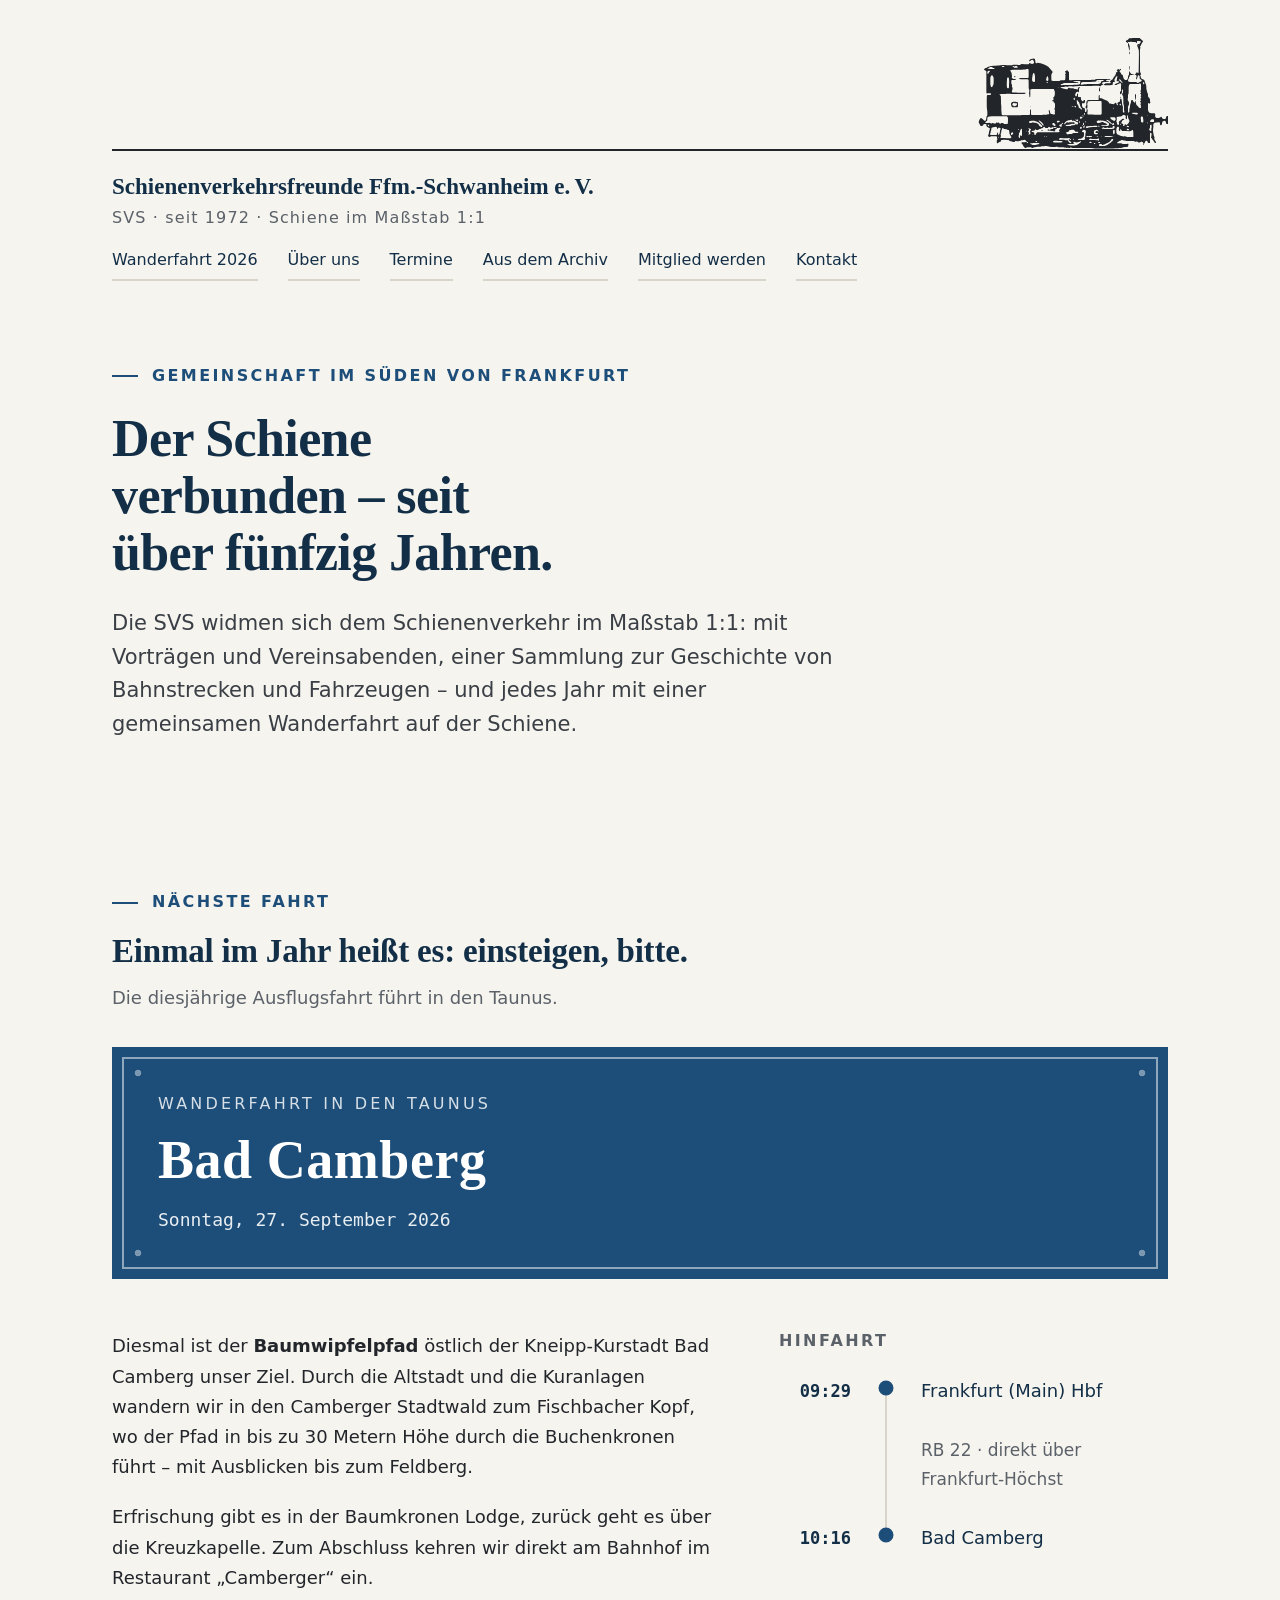
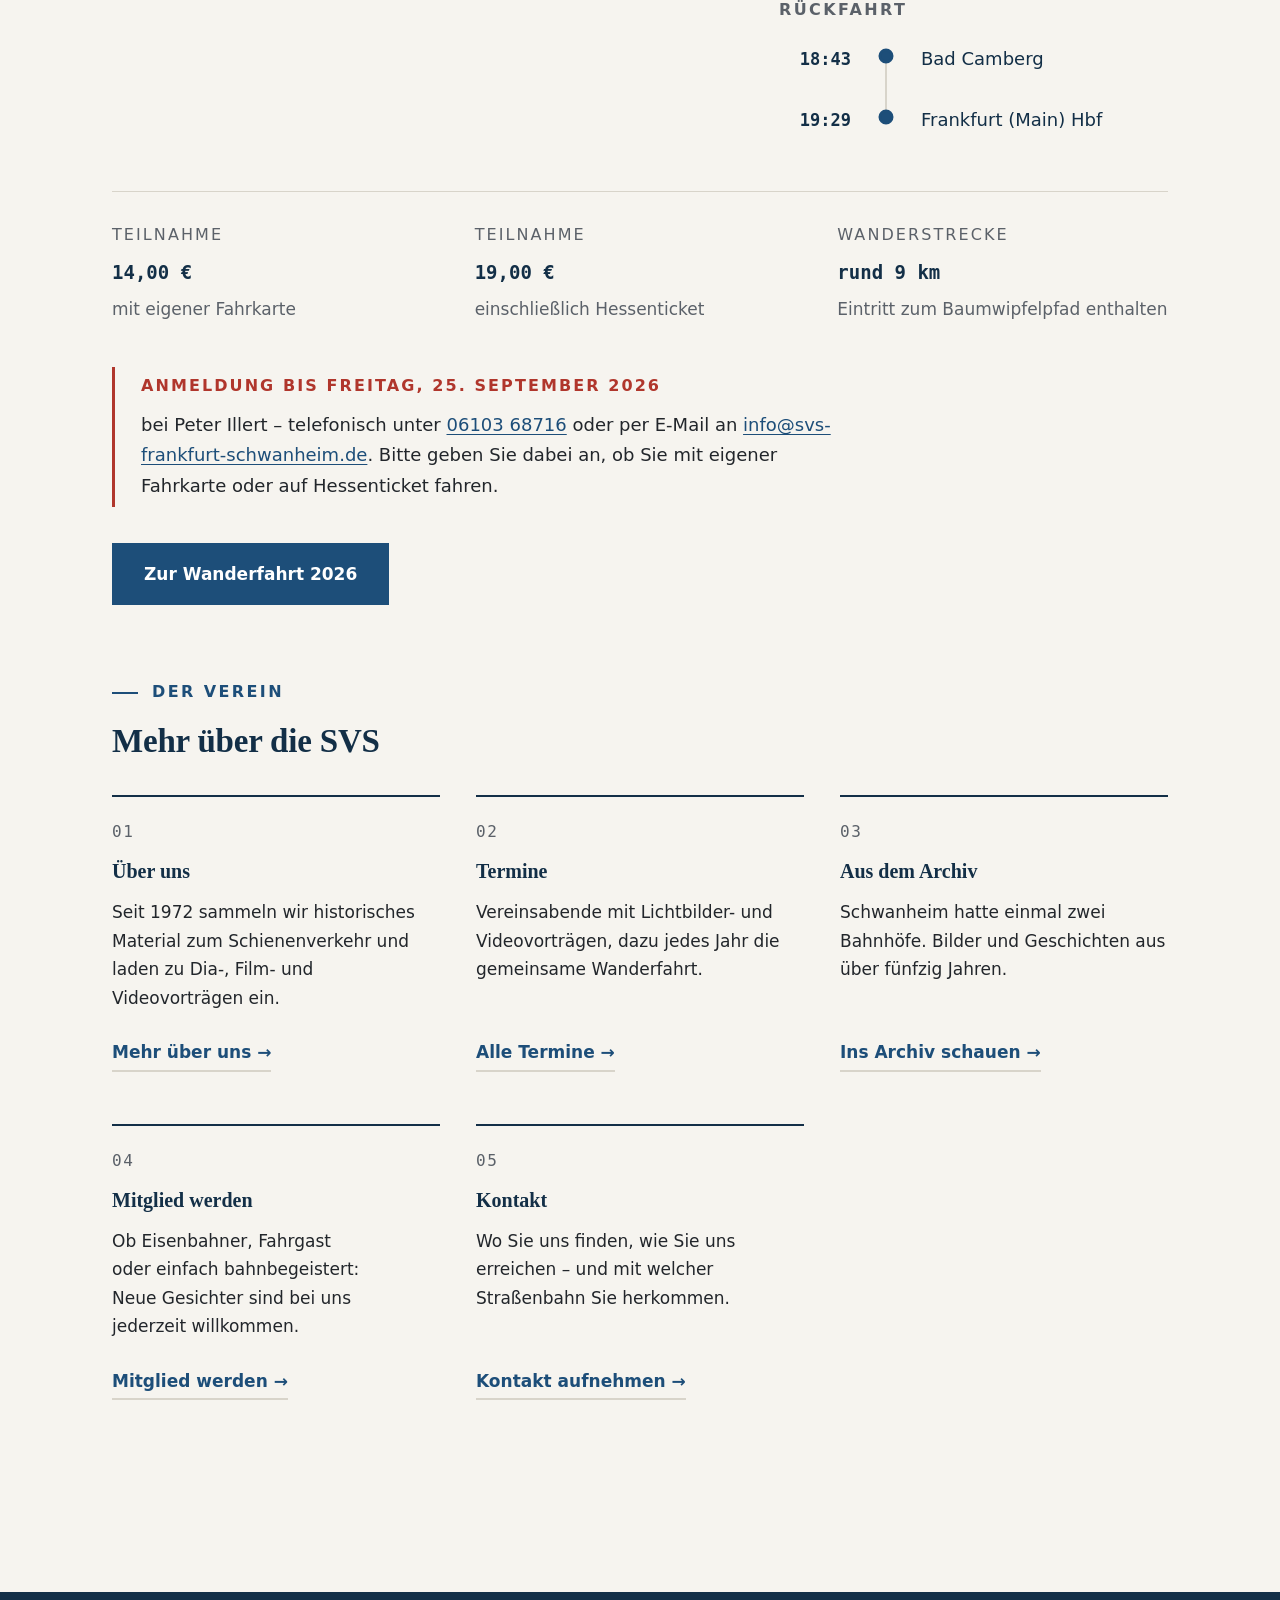
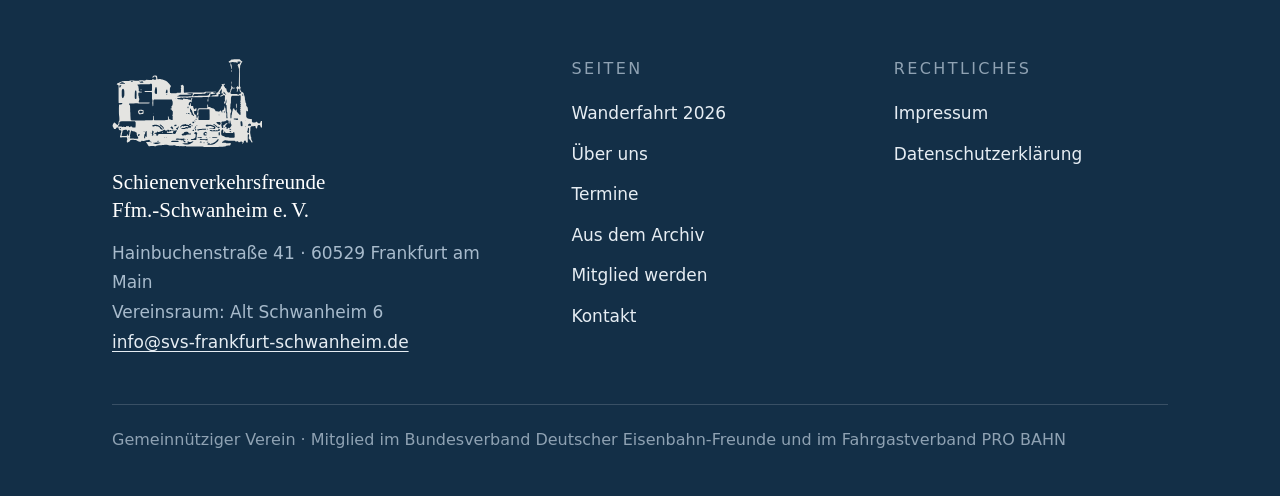
==== index.html @ be291d07 "info@ auf eigener Domain ersetzt alle bisherigen E-Mail-Adressen" ====
<!DOCTYPE html>
<html lang="de">
<head>
<meta charset="UTF-8">
<meta name="viewport" content="width=device-width, initial-scale=1.0">
<title>Schienenverkehrsfreunde Ffm.-Schwanheim e. V. – SVS</title>
<meta name="description" content="Die SVS pflegen seit 1972 die Geschichte des Schienenverkehrs in Frankfurt-Schwanheim – mit Vorträgen, Vereinsabenden und der jährlichen Wanderfahrt.">
<link rel="canonical" href="https://www.svs-frankfurt-schwanheim.de/">
<meta property="og:type" content="website">
<meta property="og:site_name" content="Schienenverkehrsfreunde Ffm.-Schwanheim e. V. (SVS)">
<meta property="og:locale" content="de_DE">
<meta property="og:title" content="Der Schiene verbunden – seit über fünfzig Jahren.">
<meta property="og:description" content="Die SVS pflegen seit 1972 die Geschichte des Schienenverkehrs in Frankfurt-Schwanheim – mit Vorträgen, Vereinsabenden und der jährlichen Wanderfahrt.">
<meta property="og:url" content="https://www.svs-frankfurt-schwanheim.de/">
<meta property="og:image" content="https://www.svs-frankfurt-schwanheim.de/bilder/vorschaubild.png">
<meta property="og:image:width" content="1200">
<meta property="og:image:height" content="630">
<meta property="og:image:alt" content="Schienenverkehrsfreunde Ffm.-Schwanheim e. V. – Briefkopf mit Dampflokomotive">
<meta name="twitter:card" content="summary_large_image">
<meta name="twitter:title" content="Der Schiene verbunden – seit über fünfzig Jahren.">
<meta name="twitter:description" content="Die SVS pflegen seit 1972 die Geschichte des Schienenverkehrs in Frankfurt-Schwanheim – mit Vorträgen, Vereinsabenden und der jährlichen Wanderfahrt.">
<meta name="twitter:image" content="https://www.svs-frankfurt-schwanheim.de/bilder/vorschaubild.png">
<meta name="theme-color" content="#1d4e79">
<link rel="icon" href="bilder/favicon.svg" type="image/svg+xml">
<link rel="alternate icon" href="bilder/favicon-32.png" sizes="32x32">
<link rel="apple-touch-icon" href="bilder/apple-touch-icon.png">
<link rel="stylesheet" href="style.css">
</head>
<body>

<a class="sprungmarke" href="#inhalt">Zum Inhalt springen</a>

<div class="briefkopf">
  <div class="rahmen">
    <div class="innen">
      <img class="lok" src="bilder/logo.svg" width="190" height="116"
           alt="Dampflokomotive – Vereinszeichen der Schienenverkehrsfreunde Ffm.-Schwanheim">
    </div>
    <div class="linie"></div>
  </div>
</div>

<header>
  <div class="rahmen kopfzeile">
    <a class="wortmarke" href="index.html">Schienenverkehrsfreunde Ffm.-Schwanheim e.&thinsp;V.
      <span>SVS · seit 1972 · Schiene im Maßstab 1:1</span>
    </a>
    <nav class="haupt" aria-label="Hauptnavigation">
        <a href="wanderfahrt.html">Wanderfahrt 2026</a>
        <a href="ueber-uns.html">Über uns</a>
        <a href="termine.html">Termine</a>
        <a href="aus-dem-archiv.html">Aus dem Archiv</a>
        <a href="mitglied-werden.html">Mitglied werden</a>
        <a href="kontakt.html">Kontakt</a>
    </nav>
  </div>
</header>

<main id="inhalt">

  <div class="held">
    <div class="rahmen">
      <p class="marke">Gemeinschaft im Süden von Frankfurt</p>
      <h1>Der Schiene verbunden – seit über fünfzig Jahren.</h1>
      <p class="satz">Die SVS widmen sich dem Schienenverkehr im Maßstab 1:1: mit Vorträgen
        und Vereinsabenden, einer Sammlung zur Geschichte von Bahnstrecken und Fahrzeugen –
        und jedes Jahr mit einer gemeinsamen Wanderfahrt auf der Schiene.</p>
    </div>
  </div>

  <section class="abschnitt">
    <div class="rahmen">
      <div class="abschnittkopf">
        <p class="marke">Nächste Fahrt</p>
        <h2>Einmal im Jahr heißt es: einsteigen, bitte.</h2>
        <p class="satz">Die diesjährige Ausflugsfahrt führt in den Taunus.</p>
      </div>

      <div class="schild">
        <p class="richtung">Wanderfahrt in den Taunus</p>
        <p class="ort">Bad Camberg</p>
        <p class="wann">Sonntag, 27. September 2026</p>
      </div>

      <div class="zweispalt">
        <div class="prosa">
        <p>Diesmal ist der <strong>Baumwipfelpfad</strong> östlich der Kneipp-Kurstadt
          Bad Camberg unser Ziel. Durch die Altstadt und die Kuranlagen wandern wir in den
          Camberger Stadtwald zum Fischbacher Kopf, wo der Pfad in bis zu 30&nbsp;Metern Höhe
          durch die Buchenkronen führt – mit Ausblicken bis zum Feldberg.</p>
        <p>Erfrischung gibt es in der Baumkronen Lodge, zurück geht es über die Kreuzkapelle.
          Zum Abschluss kehren wir direkt am Bahnhof im Restaurant „Camberger“ ein.</p>
        </div>
        <div>
      <div class="fahrtabschnitt">
        <h3>Hinfahrt</h3>
        <ol class="streckenband">
          <li class="halt ende">
            <span class="zeit">09:29</span>
            <span class="spur"><span class="knoten"></span></span>
            <span class="ort">Frankfurt (Main) Hbf</span>
          </li>
          <li class="zwischenhalt">
            <span class="zeit"></span>
            <span class="spur"></span>
            <span class="ort">RB 22 · direkt über Frankfurt-Höchst</span>
          </li>
          <li class="halt ende">
            <span class="zeit">10:16</span>
            <span class="spur"><span class="knoten"></span></span>
            <span class="ort">Bad Camberg</span>
          </li>
        </ol>
      </div>

      <div class="fahrtabschnitt">
        <h3>Rückfahrt</h3>
        <ol class="streckenband">
          <li class="halt ende">
            <span class="zeit">18:43</span>
            <span class="spur"><span class="knoten"></span></span>
            <span class="ort">Bad Camberg</span>
          </li>
          <li class="halt ende">
            <span class="zeit">19:29</span>
            <span class="spur"><span class="knoten"></span></span>
            <span class="ort">Frankfurt (Main) Hbf</span>
          </li>
        </ol>
      </div>
        </div>
      </div>

      <div class="angaben">
        <div class="posten">
          <p class="bezeichnung">Teilnahme</p>
          <p class="wert">14,00 €</p>
          <p class="zusatz">mit eigener Fahrkarte</p>
        </div>
        <div class="posten">
          <p class="bezeichnung">Teilnahme</p>
          <p class="wert">19,00 €</p>
          <p class="zusatz">einschließlich Hessenticket</p>
        </div>
        <div class="posten">
          <p class="bezeichnung">Wanderstrecke</p>
          <p class="wert">rund 9 km</p>
          <p class="zusatz">Eintritt zum Baumwipfelpfad enthalten</p>
        </div>
      </div>

      <div class="anmeldung">
        <p class="frist">Anmeldung bis Freitag, 25. September 2026</p>
        <p>bei Peter Illert – telefonisch unter <a href="tel:+49610368716">06103&nbsp;68716</a>
          oder per E-Mail an <a href="mailto:info@svs-frankfurt-schwanheim.de">info@svs-frankfurt-schwanheim.de</a>.
          Bitte geben Sie dabei an, ob Sie mit eigener Fahrkarte oder auf Hessenticket fahren.</p>
      </div>

      <div class="aktionen">
        <a class="knopf blau" href="wanderfahrt.html">Zur Wanderfahrt 2026</a>
      </div>
    </div>
  </section>

  <section class="abschnitt">
    <div class="rahmen">
      <div class="abschnittkopf">
        <p class="marke">Der Verein</p>
        <h2>Mehr über die SVS</h2>
      </div>

      <div class="anrisse">
        <article class="anriss">
          <p class="nummer">01</p>
          <h3>Über uns</h3>
          <p>Seit 1972 sammeln wir historisches Material zum Schienenverkehr und laden zu
            Dia-, Film- und Videovorträgen ein.</p>
          <a class="weiter" href="ueber-uns.html">Mehr über uns</a>
        </article>

        <article class="anriss">
          <p class="nummer">02</p>
          <h3>Termine</h3>
          <p>Vereinsabende mit Lichtbilder- und Videovorträgen, dazu jedes Jahr die
            gemeinsame Wanderfahrt.</p>
          <a class="weiter" href="termine.html">Alle Termine</a>
        </article>

        <article class="anriss">
          <p class="nummer">03</p>
          <h3>Aus dem Archiv</h3>
          <p>Schwanheim hatte einmal zwei Bahnhöfe. Bilder und Geschichten aus über
            fünfzig Jahren.</p>
          <a class="weiter" href="aus-dem-archiv.html">Ins Archiv schauen</a>
        </article>

        <article class="anriss">
          <p class="nummer">04</p>
          <h3>Mitglied werden</h3>
          <p>Ob Eisenbahner, Fahrgast oder einfach bahnbegeistert: Neue Gesichter sind bei
            uns jederzeit willkommen.</p>
          <a class="weiter" href="mitglied-werden.html">Mitglied werden</a>
        </article>

        <article class="anriss">
          <p class="nummer">05</p>
          <h3>Kontakt</h3>
          <p>Wo Sie uns finden, wie Sie uns erreichen – und mit welcher Straßenbahn Sie
            herkommen.</p>
          <a class="weiter" href="kontakt.html">Kontakt aufnehmen</a>
        </article>
      </div>
    </div>
  </section>

</main>

<footer>
  <div class="rahmen">
    <div class="oben">
      <div class="vereinsblock">
        <img class="lok" src="bilder/logo-hell.svg" width="150" height="92" alt="" loading="lazy">
        <p class="name">Schienenverkehrsfreunde<br>Ffm.-Schwanheim e.&thinsp;V.</p>
        <address class="anschrift">
          Hainbuchenstraße 41 · 60529 Frankfurt am Main<br>
          Vereinsraum: Alt Schwanheim 6<br>
          <a href="mailto:info@svs-frankfurt-schwanheim.de">info@svs-frankfurt-schwanheim.de</a>
        </address>
      </div>

      <nav class="spalte" aria-label="Seiten">
        <p class="spaltenkopf">Seiten</p>
        <a href="wanderfahrt.html">Wanderfahrt 2026</a>
        <a href="ueber-uns.html">Über uns</a>
        <a href="termine.html">Termine</a>
        <a href="aus-dem-archiv.html">Aus dem Archiv</a>
        <a href="mitglied-werden.html">Mitglied werden</a>
        <a href="kontakt.html">Kontakt</a>
      </nav>

      <nav class="spalte" aria-label="Rechtliches">
        <p class="spaltenkopf">Rechtliches</p>
        <a href="impressum.html">Impressum</a>
        <a href="datenschutz.html">Datenschutzerklärung</a>
      </nav>
    </div>

    <p class="unten">Gemeinnütziger Verein · Mitglied im Bundesverband Deutscher
      Eisenbahn-Freunde und im Fahrgastverband PRO&nbsp;BAHN</p>
  </div>
</footer>

<script type="application/ld+json">
{
  "@context": "https://schema.org",
  "@type": "Organization",
  "name": "Schienenverkehrsfreunde Ffm.-Schwanheim e. V.",
  "alternateName": "SVS",
  "url": "https://www.svs-frankfurt-schwanheim.de/",
  "logo": "https://www.svs-frankfurt-schwanheim.de/bilder/logo.svg",
  "email": "info@svs-frankfurt-schwanheim.de",
  "telephone": "+49 176 23776361",
  "address": {
    "@type": "PostalAddress",
    "streetAddress": "Hainbuchenstraße 41",
    "postalCode": "60529",
    "addressLocality": "Frankfurt am Main",
    "addressCountry": "DE"
  }
}
</script>

</body>
</html>
---- style.css ----
/* ------------------------------------------------------------------
   Schienenverkehrsfreunde Ffm.-Schwanheim e. V.
   Gemeinsames Stylesheet für alle Seiten.

   Leitidee: die Sachlichkeit alter Bahn-Drucksachen. Gesetzt wird mit
   Haarlinien, Weißraum und tabellarischen Ziffern statt mit Kästchen
   und Schatten. Keine Schriftgröße unter 16 px.
   ------------------------------------------------------------------ */

:root{
  --emaille:#1d4e79;      /* Bahnhofsschild-Blau, Hauptfarbe */
  --nacht:#132f47;        /* dunkles Blau: Überschriften, Fußbereich */
  --papier:#f6f4ef;       /* Seitenhintergrund */
  --signalrot:#b0362c;    /* Akzent, sehr sparsam einsetzen */
  --dampfgrau:#5b6169;    /* Nebentext */
  --tinte:#22262b;        /* Fließtext */
  --linie:#d8d4ca;        /* Trennlinien, Rahmen */

  --display:"Palatino Linotype",Palatino,"Book Antiqua",Georgia,serif;
  --grotesk:"Segoe UI",-apple-system,system-ui,Roboto,Arial,sans-serif;
  --tafel:Consolas,Menlo,"DejaVu Sans Mono","Courier New",monospace;

  --satz:1120px;          /* Satzspiegel */
  --rand:32px;            /* Seitenrand */
}

*{box-sizing:border-box;margin:0;padding:0}

html{scroll-behavior:smooth}

body{
  font-family:var(--grotesk);
  font-size:18px;
  line-height:1.68;
  color:var(--tinte);
  background:var(--papier);
  -webkit-font-smoothing:antialiased;
  text-rendering:optimizeLegibility;
}

/* verhindert Schusterjungen im Flattersatz; ältere Browser ignorieren es folgenlos */
p{text-wrap:pretty}

a{color:var(--emaille);text-underline-offset:.18em;text-decoration-thickness:1px}
a:hover{color:var(--nacht)}
a:focus-visible{outline:3px solid var(--signalrot);outline-offset:3px}

img{max-width:100%;height:auto;display:block}

.rahmen{max-width:var(--satz);margin:0 auto;padding:0 var(--rand)}

/* Sprungmarke zum Inhalt */
.sprungmarke{
  position:absolute;left:-9999px;top:0;z-index:100;
  background:var(--nacht);color:#fff;padding:14px 22px;font-weight:600;
}
.sprungmarke:focus{left:0}

/* ------------------------------------------------------------------
   Briefkopf: die Lok sitzt rechtsbündig über einer durchgehenden Linie
   ------------------------------------------------------------------ */

.briefkopf{padding-top:34px}
.briefkopf .innen{display:flex;justify-content:flex-end;align-items:flex-end}
.briefkopf .lok{width:190px;margin-bottom:-1px}
.briefkopf .linie{border-bottom:2px solid var(--tinte)}

.kopfzeile{
  display:flex;flex-wrap:wrap;align-items:baseline;justify-content:space-between;
  gap:14px 40px;padding-top:22px;
}
.wortmarke{
  font-family:var(--display);font-size:23px;font-weight:700;line-height:1.25;
  color:var(--nacht);text-decoration:none;
}
.wortmarke span{
  display:block;font-family:var(--grotesk);font-weight:400;font-size:16px;
  letter-spacing:.07em;color:var(--dampfgrau);margin-top:6px;
}

nav.haupt{display:flex;flex-wrap:wrap;gap:6px 30px;font-size:16px}
nav.haupt a{
  color:var(--nacht);text-decoration:none;padding:5px 0;
  border-bottom:2px solid var(--linie);
}
nav.haupt a:hover{border-bottom-color:var(--emaille)}
nav.haupt a[aria-current="page"]{
  color:var(--signalrot);border-bottom-color:var(--signalrot);font-weight:600;
}

/* ------------------------------------------------------------------
   Überschriften und Abschnitte
   ------------------------------------------------------------------ */

h1,h2,h3{
  font-family:var(--display);color:var(--nacht);font-weight:700;
  /* verhindert einzeln stehende Wörter in der letzten Zeile */
  text-wrap:balance;
}

h1{
  font-size:clamp(34px,4.8vw,52px);line-height:1.1;letter-spacing:-.012em;
  max-width:19ch;
}
h2{font-size:clamp(26px,2.8vw,33px);line-height:1.18;letter-spacing:-.006em}
h3{font-size:20px;line-height:1.3}

/* Kennzeichnung eines Abschnitts – wie die Spaltenköpfe im Kursbuch */
.marke{
  display:flex;align-items:center;gap:14px;
  font-size:16px;letter-spacing:.15em;text-transform:uppercase;
  color:var(--emaille);font-weight:600;
}
.marke::before{
  content:"";width:26px;height:2px;background:var(--emaille);flex:none;
}

.held{padding:82px 0 74px}
.held .marke{margin-bottom:20px}
.held h1{margin-bottom:26px}
.held .satz{max-width:56ch;font-size:21px;line-height:1.6;color:#3a3f46}

.seitenkopf{padding:64px 0 0}
.seitenkopf .marke{margin-bottom:18px}
.seitenkopf h1{max-width:24ch}
.seitenkopf .satz{max-width:60ch;margin-top:20px;font-size:19px;color:var(--dampfgrau)}

.abschnitt{padding:74px 0}
.abschnitt + .abschnitt{padding-top:0}
.abschnittkopf{margin-bottom:34px}
.abschnittkopf .marke{margin-bottom:16px}
.abschnittkopf .satz{color:var(--dampfgrau);margin-top:12px;max-width:60ch}

/* ------------------------------------------------------------------
   Schaltflächen
   ------------------------------------------------------------------ */

.knopf{
  display:inline-block;text-decoration:none;font-weight:600;font-size:17px;
  padding:15px 30px;border:2px solid transparent;transition:background .12s,color .12s;
}
.knopf.blau{background:var(--emaille);color:#fff}
.knopf.blau:hover{background:var(--nacht);color:#fff}
.knopf.rand{border-color:var(--nacht);color:var(--nacht)}
.knopf.rand:hover{background:var(--nacht);color:#fff}
.knopf.rot{background:var(--signalrot);color:#fff}
.knopf.rot:hover{background:#8f2b22;color:#fff}
.aktionen{margin-top:36px;display:flex;flex-wrap:wrap;gap:16px}

/* Weiterführender Verweis */
.weiter{
  display:inline-block;font-weight:600;font-size:17px;text-decoration:none;
  color:var(--emaille);border-bottom:2px solid var(--linie);padding-bottom:3px;
}
.weiter:hover{border-bottom-color:var(--emaille)}
.weiter::after{content:" →"}

/* ------------------------------------------------------------------
   Emailleschild – Zuglaufschild für das Ziel der Fahrt
   ------------------------------------------------------------------ */

.schild{
  position:relative;background:var(--emaille);color:#fff;
  padding:44px 46px;overflow:hidden;
}
/* umlaufende Keillinie, wie sie emaillierte Schilder tragen */
.schild::before{
  content:"";position:absolute;inset:10px;
  border:2px solid rgba(255,255,255,.5);pointer-events:none;
}
/* die vier Schraublöcher */
.schild::after{
  content:"";position:absolute;inset:10px;pointer-events:none;
  background:
    radial-gradient(circle at 16px 16px,rgba(255,255,255,.42) 0 3px,transparent 3.6px),
    radial-gradient(circle at calc(100% - 16px) 16px,rgba(255,255,255,.42) 0 3px,transparent 3.6px),
    radial-gradient(circle at 16px calc(100% - 16px),rgba(255,255,255,.42) 0 3px,transparent 3.6px),
    radial-gradient(circle at calc(100% - 16px) calc(100% - 16px),rgba(255,255,255,.42) 0 3px,transparent 3.6px);
}
.schild .richtung{
  font-size:16px;letter-spacing:.2em;text-transform:uppercase;
  color:rgba(255,255,255,.82);margin-bottom:14px;
}
.schild .ort{
  font-family:var(--display);font-weight:700;color:#fff;
  font-size:clamp(34px,5vw,54px);line-height:1.05;letter-spacing:.01em;
}
.schild .wann{
  margin-top:16px;font-size:18px;color:rgba(255,255,255,.9);
  font-family:var(--tafel);font-variant-numeric:tabular-nums;
}

/* ------------------------------------------------------------------
   Streckenband – der Fahrplan als Liniendiagramm
   ------------------------------------------------------------------ */

.fahrtabschnitt + .fahrtabschnitt{margin-top:46px}
.fahrtabschnitt h3{
  font-family:var(--grotesk);font-size:16px;font-weight:600;
  letter-spacing:.15em;text-transform:uppercase;color:var(--dampfgrau);
  margin-bottom:24px;
}

.streckenband{list-style:none}
.streckenband li{
  display:grid;grid-template-columns:72px 34px 1fr;
  column-gap:18px;align-items:stretch;
}
.streckenband .zeit{
  font-family:var(--tafel);font-size:17px;font-weight:700;color:var(--nacht);
  font-variant-numeric:tabular-nums;text-align:right;padding-top:1px;
}
.streckenband .spur{position:relative;display:block}
/* durchgehende Strecke */
.streckenband .spur::before{
  content:"";position:absolute;left:50%;transform:translateX(-50%);
  top:0;bottom:0;width:2px;background:var(--linie);
}
.streckenband li:first-child .spur::before{top:12px}
.streckenband li:last-child .spur::before{bottom:calc(100% - 12px)}
/* Haltepunkt */
.streckenband .knoten{
  position:absolute;left:50%;top:12px;transform:translate(-50%,-50%);
  width:15px;height:15px;border-radius:50%;
  background:var(--papier);border:3px solid var(--emaille);
}
.streckenband .halt.ende .knoten{background:var(--emaille)}
.streckenband .ort{padding-bottom:30px;font-size:18px;color:var(--nacht)}
.streckenband .halt:last-child .ort{padding-bottom:0}
.streckenband .zwischenhalt .ort{
  color:var(--dampfgrau);font-size:17px;padding-bottom:30px;
}

/* ------------------------------------------------------------------
   Angaben zur Fahrt: Preise und Anmeldung
   ------------------------------------------------------------------ */

.angaben{
  display:grid;grid-template-columns:repeat(auto-fit,minmax(230px,1fr));
  gap:32px;border-top:1px solid var(--linie);padding-top:30px;margin-top:56px;
}
.angaben .posten .bezeichnung{
  font-size:16px;letter-spacing:.13em;text-transform:uppercase;
  color:var(--dampfgrau);margin-bottom:8px;
}
.angaben .posten .wert{
  font-family:var(--tafel);font-size:19px;font-weight:700;color:var(--nacht);
  font-variant-numeric:tabular-nums;
}
.angaben .posten .zusatz{font-size:17px;color:var(--dampfgrau);margin-top:6px}

.anmeldung{
  margin-top:44px;border-left:3px solid var(--signalrot);
  padding:6px 0 6px 26px;max-width:66ch;
}
.anmeldung .frist{
  font-size:16px;letter-spacing:.13em;text-transform:uppercase;
  color:var(--signalrot);font-weight:700;margin-bottom:10px;
}

/* ------------------------------------------------------------------
   Abfahrtstafel – die Termine
   ------------------------------------------------------------------ */

.tafel{border-top:2px solid var(--nacht)}
.tafel .kopf{
  display:grid;grid-template-columns:150px 1fr 150px;gap:28px;
  padding:12px 0;border-bottom:1px solid var(--linie);
  font-size:16px;letter-spacing:.15em;text-transform:uppercase;color:var(--dampfgrau);
}
.tafel .reihe{
  display:grid;grid-template-columns:150px 1fr 150px;gap:10px 28px;
  padding:26px 0;border-bottom:1px solid var(--linie);align-items:baseline;
}
.tafel .datum{
  font-family:var(--tafel);font-size:18px;font-weight:700;color:var(--nacht);
  font-variant-numeric:tabular-nums;
}
.tafel .datum .jahr{display:block;font-size:16px;font-weight:400;color:var(--dampfgrau);margin-top:3px}
.tafel .titel{font-size:19px;font-weight:600;color:var(--nacht)}
.tafel .naeheres{color:var(--dampfgrau);font-size:17px;margin-top:6px;max-width:62ch}
.tafel .naeheres .ort{color:var(--tinte)}
.tafel .verweis{text-align:right;font-size:17px}
.tafel .verweis a{text-decoration:none;border-bottom:2px solid var(--linie);padding-bottom:2px}
.tafel .verweis a:hover{border-bottom-color:var(--emaille)}
.nachsatz{margin-top:28px;font-size:17px;color:var(--dampfgrau);max-width:70ch}

/* Platzhalter für noch fehlende Angaben */
.platzhalter{
  display:inline-block;border:1.5px dashed var(--dampfgrau);color:var(--dampfgrau);
  font-size:16px;letter-spacing:.06em;padding:3px 12px;
}

/* ------------------------------------------------------------------
   Anrisse auf der Startseite
   ------------------------------------------------------------------ */

.anrisse{
  display:grid;grid-template-columns:repeat(auto-fit,minmax(260px,1fr));gap:44px 36px;
}
.anriss{
  border-top:2px solid var(--nacht);padding:22px 0 8px;
  display:flex;flex-direction:column;gap:12px;
}
.anriss .nummer{
  font-family:var(--tafel);font-size:16px;color:var(--dampfgrau);
  letter-spacing:.1em;
}
.anriss h3{margin-bottom:2px}
.anriss p{font-size:17px;color:var(--tinte)}
.anriss .weiter{margin-top:auto;padding-top:14px;align-self:flex-start}

/* ------------------------------------------------------------------
   Bilder aus dem Vereinsarchiv

   Wie eine Abbildung in einer Bahn-Drucksache: das Bild steht für sich,
   darunter trennt eine Haarlinie die Bildunterschrift ab. Die Quellen-
   angabe (Datum, Herkunft) steht in der Monospace-Schrift wie die
   Fahrplanzeiten. Kein Rahmen, kein Schatten, keine Rundung.
   ------------------------------------------------------------------ */

figure.bild{margin:0}
figure.bild img{
  display:block;width:100%;height:auto;
  border-top:2px solid var(--nacht);
}
figure.bild figcaption{
  border-top:1px solid var(--linie);
  margin-top:14px;padding-top:12px;
  font-size:17px;line-height:1.55;color:var(--tinte);max-width:62ch;
}
figure.bild figcaption .quelle{
  display:block;margin-top:8px;
  font-family:var(--tafel);font-size:16px;color:var(--dampfgrau);
  font-variant-numeric:tabular-nums;
}

/* Zwei Bilder nebeneinander – etwa Regen und Sonnenschein im Vergleich.
   Beide Bilder bekommen dasselbe Seitenverhältnis (3:2, das klassische
   Fotoformat), damit die Haarlinien der Bildunterschriften auf einer Höhe
   stehen. Ohne das säßen sie je nach Originalformat versetzt – bei einer
   Gestaltung aus Linien fällt das sofort auf. */
.bildpaar{display:grid;grid-template-columns:1fr 1fr;gap:40px;align-items:start}
.bildpaar figure.bild img{aspect-ratio:3/2;object-fit:cover}

/* Beitrag über die volle Satzbreite: erst der Text, darunter die Bilder.
   Für Beiträge mit zwei Bildern – nebeneinander wirken sie als Gegenüberstellung,
   und der Text braucht keine halbe Spalte leer stehen zu lassen. */
.bildstueck.breit{grid-template-columns:1fr;gap:40px}

/* Abbildung über die volle Satzbreite, als Auftakt einer Seite */
figure.bild.breit figcaption{max-width:74ch}

/* Beitrag im Archiv: Bild und erzählender Text nebeneinander */
.bildstueck{
  display:grid;grid-template-columns:1fr 1fr;gap:56px;align-items:start;
}
.bildstueck + .bildstueck{
  margin-top:64px;border-top:1px solid var(--linie);padding-top:64px;
}
/* Weiterführende Schaltflächen unter dem letzten Beitrag brauchen dieselbe
   Zäsur wie die Beiträge untereinander – sonst kleben sie an der
   Bildunterschrift und sehen aus, als gehörten sie zum Bild. */
.bildstueck + .aktionen,
figure.bild.abschluss + .aktionen{
  margin-top:64px;border-top:1px solid var(--linie);padding-top:44px;
}
/* Abschlussbild am Fuß der Seite: die kräftige Linie über dem Bild trennt
   bereits, deshalb hier nur Abstand und keine zusätzliche Haarlinie. */
figure.bild.abschluss{margin-top:72px}
.bildstueck .prosa h2{margin-bottom:18px}
.bildstueck .prosa .marke{margin-bottom:14px}

/* ------------------------------------------------------------------
   Über uns
   ------------------------------------------------------------------ */

.zweispalt{display:grid;grid-template-columns:1.55fr 1fr;gap:64px;align-items:start}
.schild + .zweispalt{margin-top:52px}
.prosa p+p{margin-top:20px}
.prosa p{max-width:62ch}

.stichworte{border-top:2px solid var(--nacht);padding-top:22px}
.stichworte h3{
  font-family:var(--grotesk);font-size:16px;font-weight:600;
  letter-spacing:.15em;text-transform:uppercase;color:var(--dampfgrau);margin-bottom:20px;
}
.stichworte dl{display:grid;grid-template-columns:auto 1fr;gap:14px 22px;font-size:17px}
.stichworte dt{
  font-family:var(--tafel);color:var(--emaille);font-weight:700;white-space:nowrap;
  font-variant-numeric:tabular-nums;
}
.stichworte dd{color:var(--tinte)}

/* ------------------------------------------------------------------
   Fahrkarte – Mitglied werden
   ------------------------------------------------------------------ */

.fahrkarte{
  position:relative;background:#fff;border:1px solid var(--linie);
  padding:44px 48px 44px 76px;
  display:grid;grid-template-columns:1fr auto;gap:28px 44px;align-items:center;
}
/* Perforation wie am Abriss einer Fahrkarte */
.fahrkarte::before{
  content:"";position:absolute;left:38px;top:20px;bottom:20px;width:3px;
  background:radial-gradient(circle,var(--linie) 0 1.6px,transparent 2px) center top/3px 10px repeat-y;
}
.fahrkarte .aufdruck{
  font-family:var(--tafel);font-size:16px;letter-spacing:.1em;text-transform:uppercase;
  color:var(--dampfgrau);margin-bottom:16px;
}
.fahrkarte p{max-width:56ch}

/* ------------------------------------------------------------------
   Kontakt
   ------------------------------------------------------------------ */

.kontaktfelder{
  display:grid;grid-template-columns:repeat(auto-fit,minmax(260px,1fr));gap:0 44px;
}
.kontaktfeld{border-top:2px solid var(--nacht);padding:22px 0 0}
.kontaktfeld h2{font-size:21px;margin-bottom:14px}
.kontaktfeld address{font-style:normal;line-height:1.7}
.kontaktfeld .zeile{margin-top:10px}
.kontaktfeld .bezeichnung{
  font-size:16px;letter-spacing:.1em;text-transform:uppercase;color:var(--dampfgrau);
}

/* ------------------------------------------------------------------
   Rechtstexte
   ------------------------------------------------------------------ */

.rechtstext{max-width:70ch}
.rechtstext h2{font-size:23px;margin-top:44px;padding-top:22px;border-top:1px solid var(--linie)}
.rechtstext h2:first-of-type{margin-top:0;padding-top:0;border-top:0}
.rechtstext p{margin-top:14px}

/* ------------------------------------------------------------------
   Fehlerseite
   ------------------------------------------------------------------ */

.fehlerseite{padding:96px 0 110px}
.signal{display:flex;align-items:center;gap:16px;margin-bottom:32px}
.signal .lampe{
  width:30px;height:30px;border-radius:50%;background:var(--signalrot);flex:none;
  box-shadow:0 0 0 6px rgba(176,54,44,.13);
}
.signal .begriff{
  font-family:var(--tafel);font-size:17px;letter-spacing:.14em;text-transform:uppercase;
  color:var(--dampfgrau);
}

/* ------------------------------------------------------------------
   Fußbereich
   ------------------------------------------------------------------ */

footer{background:var(--nacht);color:#cdd8e2;margin-top:110px}
footer a{color:#e6edf3}
footer .oben{
  display:grid;grid-template-columns:1.5fr 1fr 1fr;gap:48px;
  padding:64px 0 46px;align-items:start;
}
footer .lok{width:150px;margin-bottom:20px;opacity:.92}
footer .name{font-family:var(--display);color:#fff;font-size:21px;line-height:1.35}
footer .anschrift{margin-top:14px;font-style:normal;color:#a8bbcc;font-size:17px;line-height:1.75}
footer .spalte{display:flex;flex-direction:column;align-items:flex-start;gap:11px;font-size:17px}
footer .spaltenkopf{
  font-size:16px;letter-spacing:.15em;text-transform:uppercase;
  color:#8fa2b3;margin-bottom:5px;
}
footer .spalte a{text-decoration:none;border-bottom:1px solid transparent}
footer .spalte a:hover{border-bottom-color:#e6edf3}
footer .unten{
  border-top:1px solid rgba(255,255,255,.16);padding:22px 0 42px;
  font-size:16px;color:#8fa2b3;
}
/* Der globale Fokusrahmen ist signalrot – auf dem dunklen Fußbereich ergibt das
   nur 2,2:1 und liegt damit unter dem Mindestwert von 3:1 für Fokusanzeigen.
   Hier deshalb hell, in der Linkfarbe des Fußbereichs (11,5:1). */
footer a:focus-visible{outline-color:#e6edf3}

/* ------------------------------------------------------------------
   Schmale Bildschirme
   ------------------------------------------------------------------ */

@media (max-width:900px){
  :root{--rand:24px}
  .zweispalt{grid-template-columns:1fr;gap:44px}
  .bildstueck{grid-template-columns:1fr;gap:36px}
  .bildstueck + .bildstueck{margin-top:52px;padding-top:52px}
  .fahrkarte{grid-template-columns:1fr;padding:36px 32px 36px 62px}
  .anrisse{gap:40px 32px}
  footer .oben{grid-template-columns:1fr 1fr;gap:40px}
  footer .vereinsblock{grid-column:1/-1}
}

@media (max-width:680px){
  body{font-size:17px}
  .held{padding:56px 0 52px}
  .abschnitt{padding:56px 0}
  .seitenkopf{padding:48px 0 0}
  .schild{padding:32px 26px}
  .schild::before,.schild::after{inset:8px}
  .tafel .kopf{display:none}
  .tafel .reihe{grid-template-columns:1fr;gap:8px;padding:24px 0}
  .tafel .datum .jahr{display:inline;margin-left:8px}
  .tafel .verweis{text-align:left}
  .streckenband li{grid-template-columns:60px 30px 1fr;column-gap:14px}
  .anrisse{grid-template-columns:1fr;gap:0}
  .anriss{padding-bottom:28px}
  .bildpaar{grid-template-columns:1fr;gap:36px}
  .fahrkarte{padding:32px 24px 32px 54px}
  .fahrkarte::before{left:26px}
  footer{margin-top:72px}
  /* Einspaltig, sobald zwei Spalten zu eng werden: „Datenschutzerklärung“ ist ein
     langes, unteilbares Wort und sprengte sonst das Raster nach rechts. */
  footer .oben{grid-template-columns:1fr;gap:34px}
  /* Am Handy ist die Textspalte nur rund 38 Zeichen breit; deutsche Komposita
     wie „Veranstaltungsprogramm“ reißen dort sichtbare Lücken. Am Desktop ist
     die Spalte breit genug, dort bleibt der Satz ungetrennt. Überschriften
     werden nie getrennt – Trennstriche in der Display-Schrift wirken unruhig. */
  p,figcaption,dd{hyphens:auto}
  .quelle{hyphens:manual}
}

@media (prefers-reduced-motion:reduce){
  html{scroll-behavior:auto}
  *{transition:none!important}
}

/* ------------------------------------------------------------------
   Druck
   ------------------------------------------------------------------ */

@media print{
  body{background:#fff;font-size:12pt}
  nav.haupt,.aktionen,.sprungmarke{display:none}
  footer{background:none;color:#000;margin-top:24pt}
  footer a,footer .name,footer .anschrift{color:#000}
  .schild{background:none;color:#000;border:2px solid #000}
  .schild .ort,.schild .wann,.schild .richtung{color:#000}
  .schild::before,.schild::after{display:none}
  /* Bilder nicht über einen Seitenumbruch hinweg zerreißen */
  figure.bild{break-inside:avoid}
  figure.bild figcaption .quelle{color:#000}
  .bildstueck,.bildpaar{grid-template-columns:1fr;gap:20pt}
}
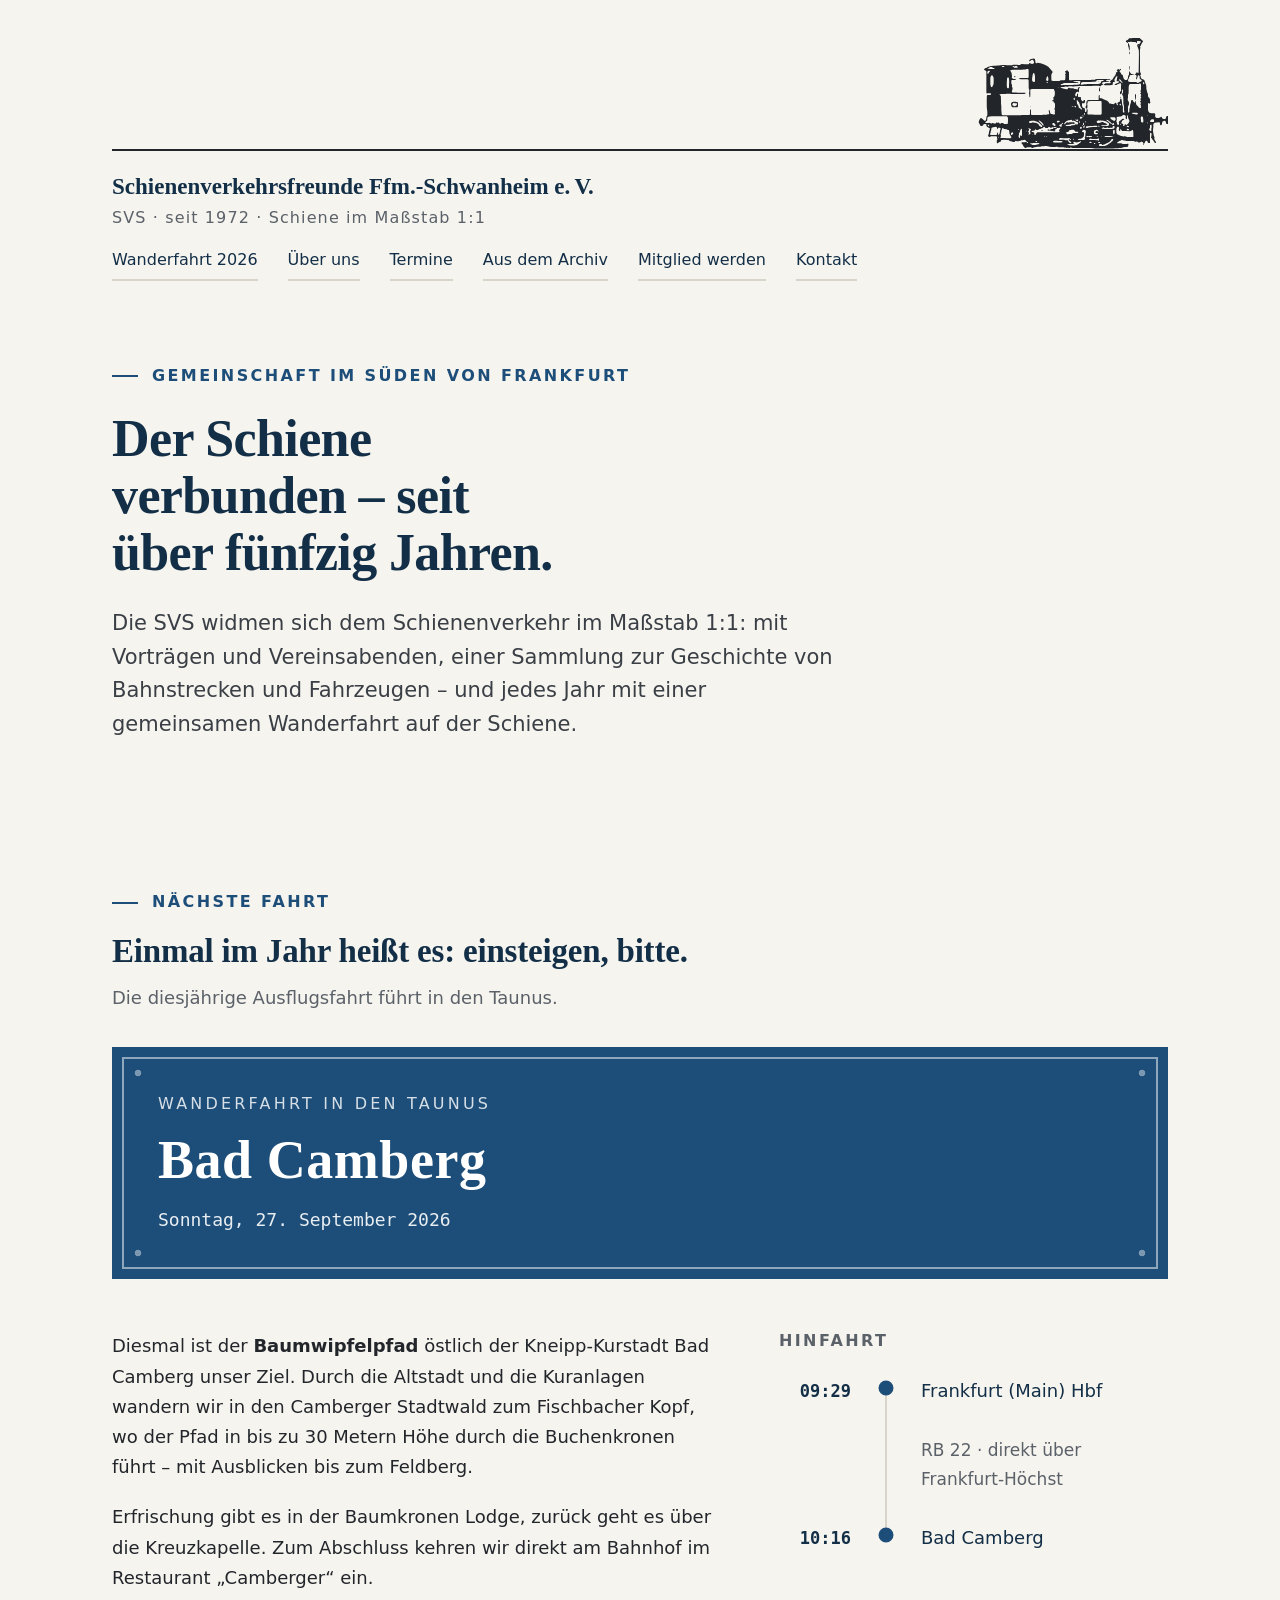
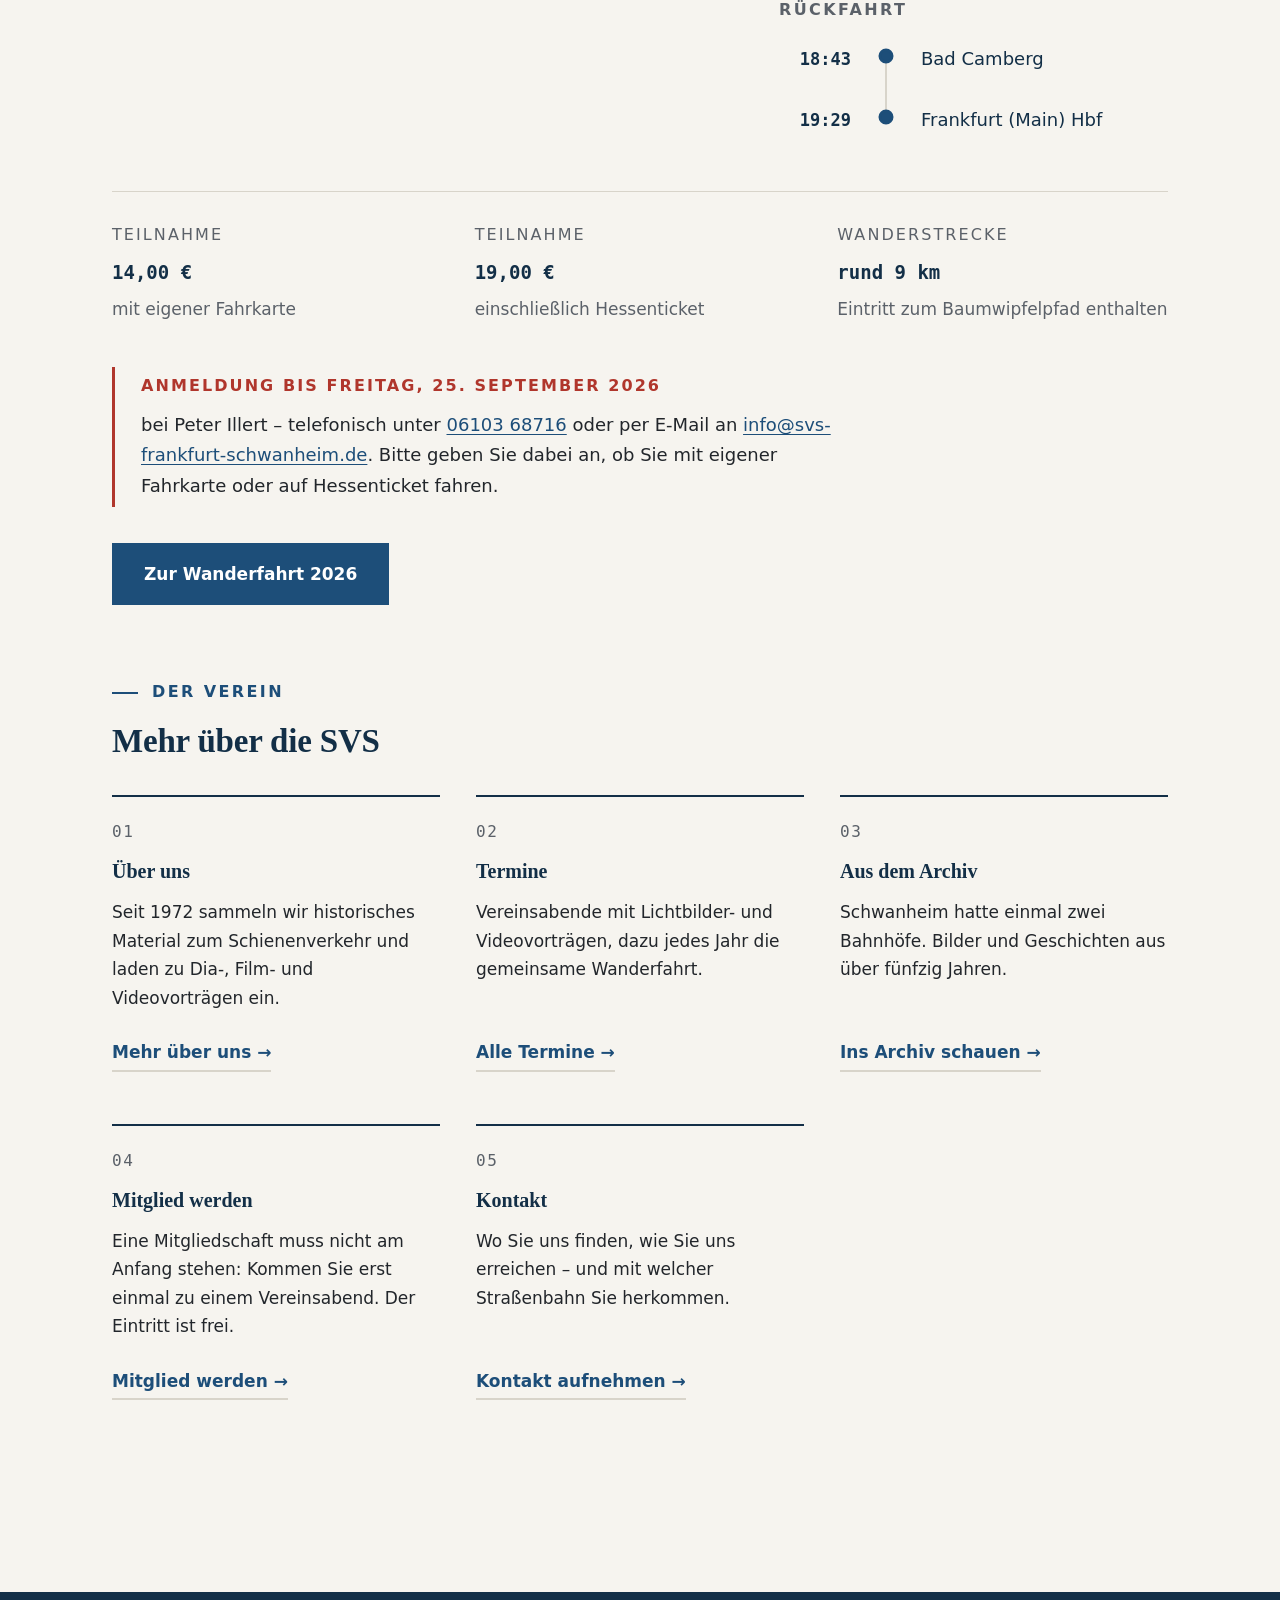
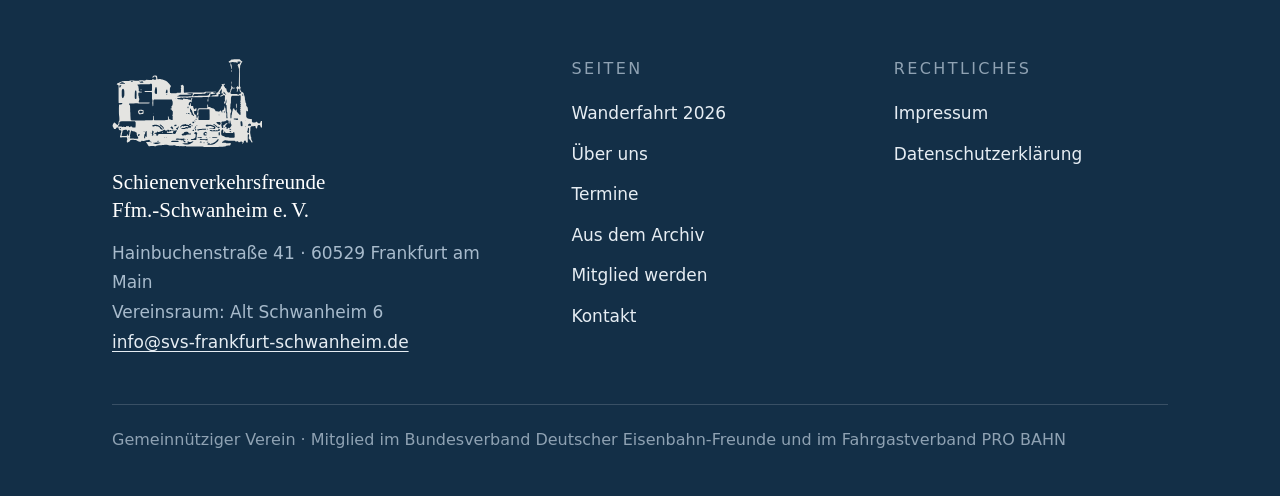
==== commit 48e4631e: "Anriss „Mitglied werden“ sagt jetzt etwas Eigenes statt den Satz der Zielseite zu wiederholen" ====
--- a/index.html
+++ b/index.html
@@ -197,8 +197,8 @@
         <article class="anriss">
           <p class="nummer">04</p>
           <h3>Mitglied werden</h3>
-          <p>Ob Eisenbahner, Fahrgast oder einfach bahnbegeistert: Neue Gesichter sind bei
-            uns jederzeit willkommen.</p>
+          <p>Eine Mitgliedschaft muss nicht am Anfang stehen: Kommen Sie erst einmal zu
+            einem Vereinsabend. Der Eintritt ist frei.</p>
           <a class="weiter" href="mitglied-werden.html">Mitglied werden</a>
         </article>
 
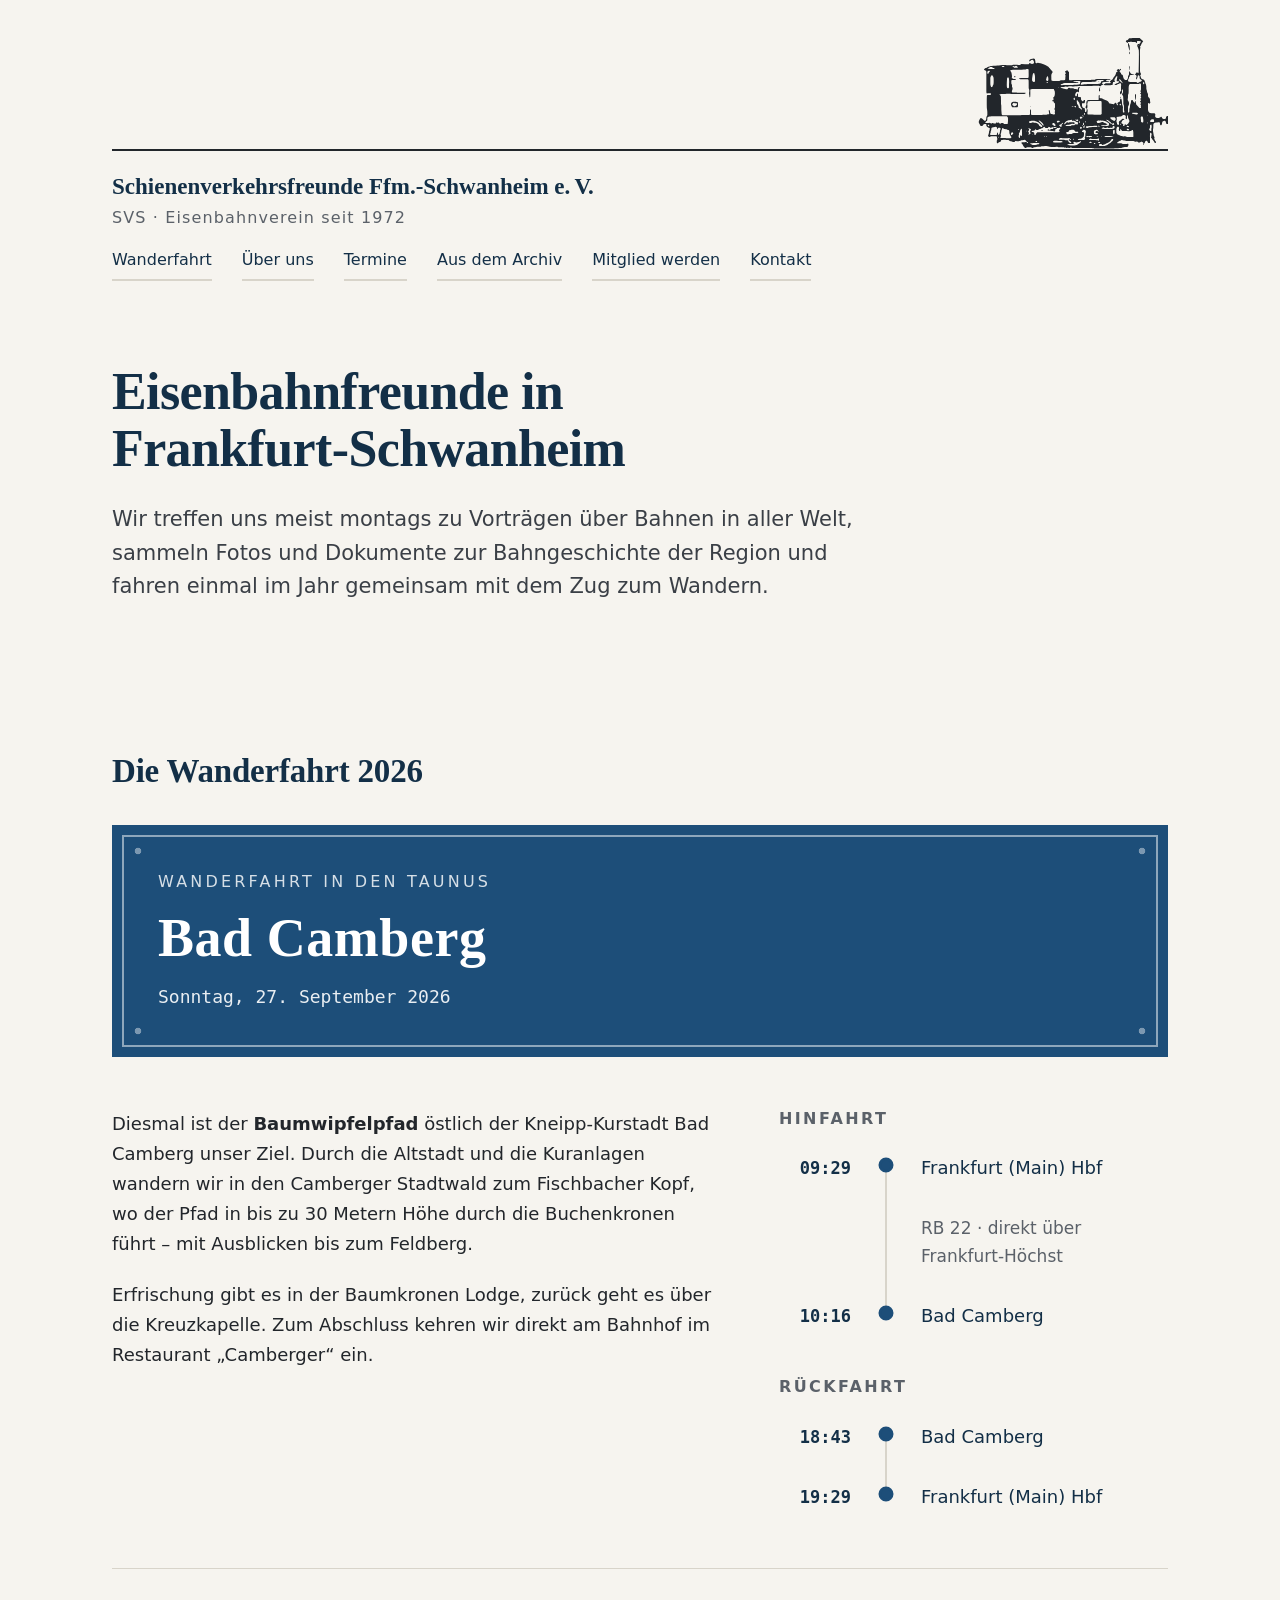
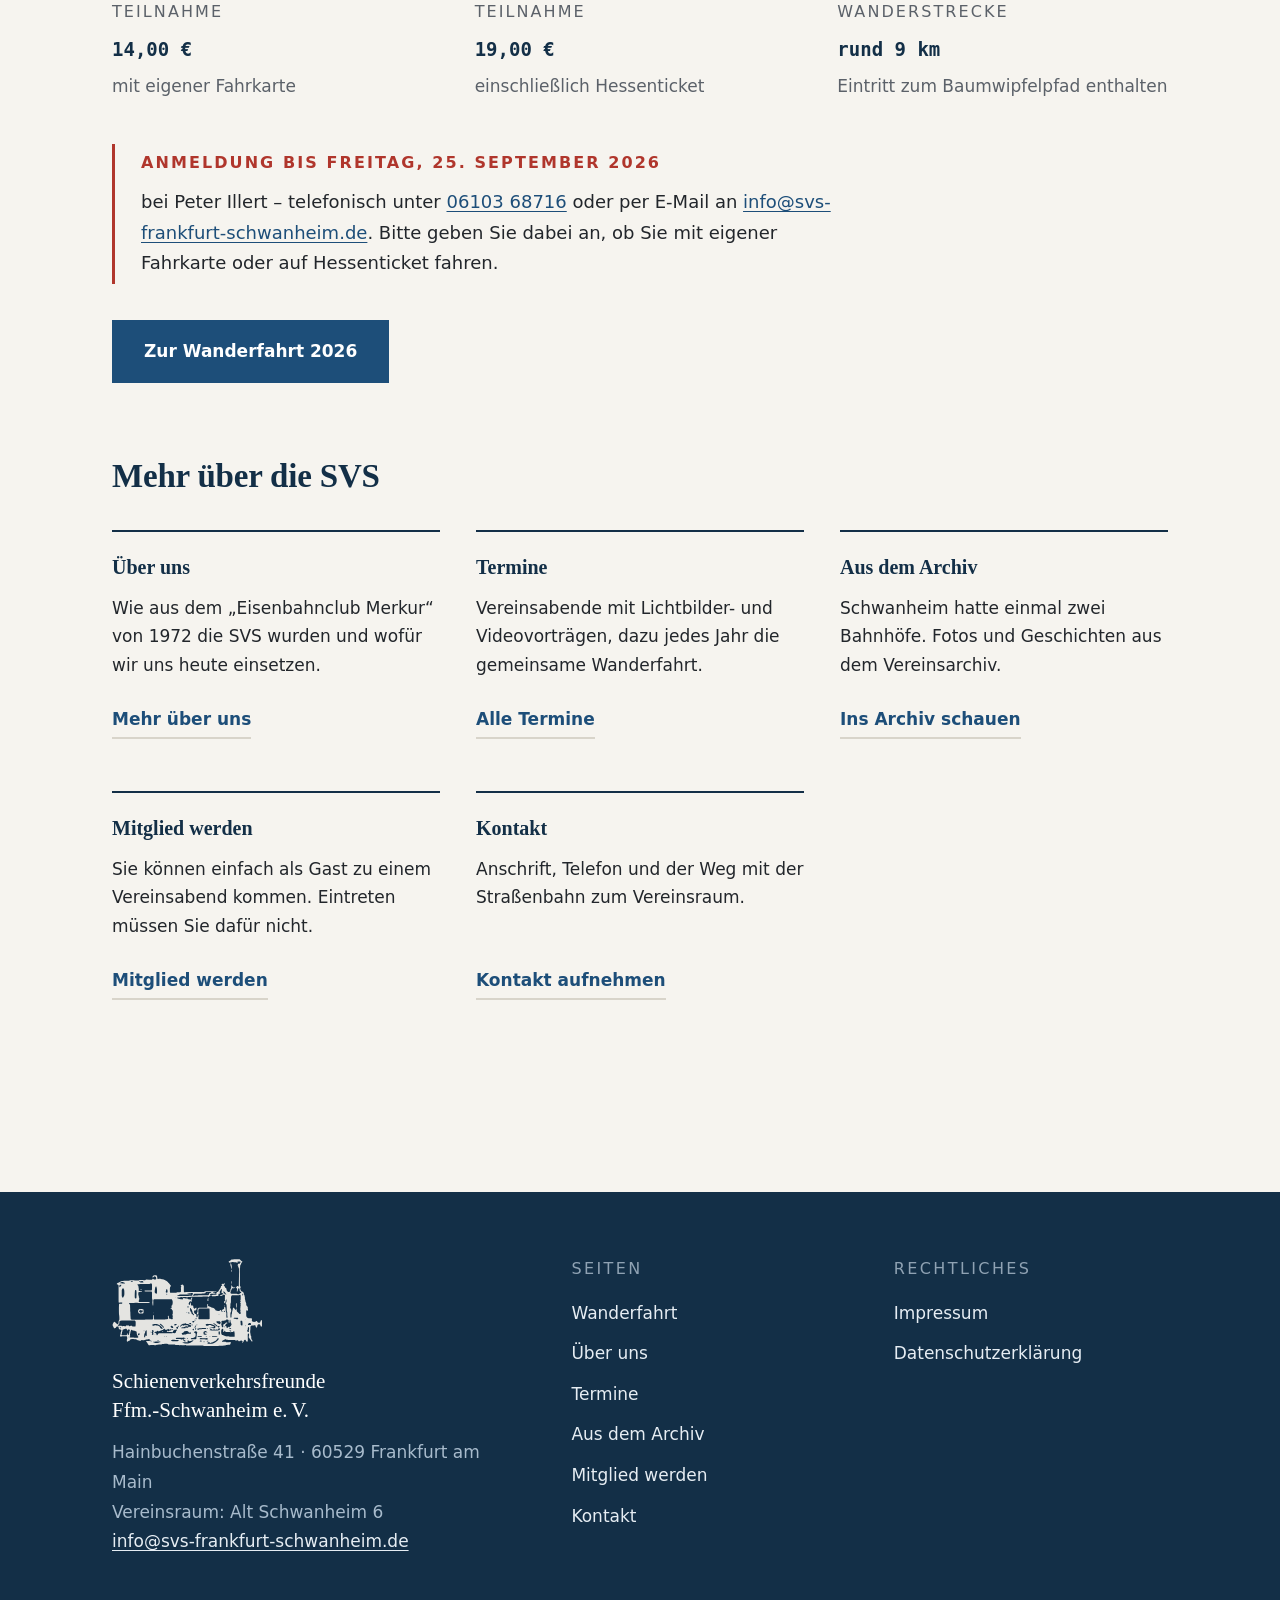
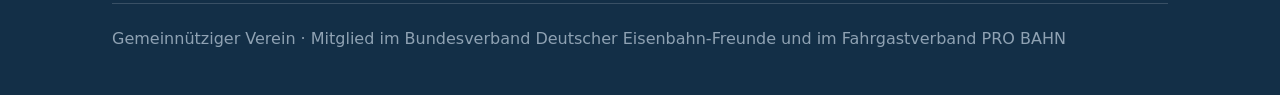
==== commit f9c2aff2: "Termine aktualisiert, Texte und Gestaltung schlichter Vergangene Termine entfernt, Hinweis auf das P" ====
--- a/index.html
+++ b/index.html
@@ -4,21 +4,21 @@
 <meta charset="UTF-8">
 <meta name="viewport" content="width=device-width, initial-scale=1.0">
 <title>Schienenverkehrsfreunde Ffm.-Schwanheim e. V. – SVS</title>
-<meta name="description" content="Die SVS pflegen seit 1972 die Geschichte des Schienenverkehrs in Frankfurt-Schwanheim – mit Vorträgen, Vereinsabenden und der jährlichen Wanderfahrt.">
+<meta name="description" content="Die SVS pflegen seit 1972 die Geschichte des Schienenverkehrs in Frankfurt-Schwanheim: mit Vorträgen, Vereinsabenden und einer jährlichen Wanderfahrt.">
 <link rel="canonical" href="https://www.svs-frankfurt-schwanheim.de/">
 <meta property="og:type" content="website">
 <meta property="og:site_name" content="Schienenverkehrsfreunde Ffm.-Schwanheim e. V. (SVS)">
 <meta property="og:locale" content="de_DE">
-<meta property="og:title" content="Der Schiene verbunden – seit über fünfzig Jahren.">
-<meta property="og:description" content="Die SVS pflegen seit 1972 die Geschichte des Schienenverkehrs in Frankfurt-Schwanheim – mit Vorträgen, Vereinsabenden und der jährlichen Wanderfahrt.">
+<meta property="og:title" content="Eisenbahnfreunde in Frankfurt-Schwanheim">
+<meta property="og:description" content="Die SVS pflegen seit 1972 die Geschichte des Schienenverkehrs in Frankfurt-Schwanheim: mit Vorträgen, Vereinsabenden und einer jährlichen Wanderfahrt.">
 <meta property="og:url" content="https://www.svs-frankfurt-schwanheim.de/">
 <meta property="og:image" content="https://www.svs-frankfurt-schwanheim.de/bilder/vorschaubild.png">
 <meta property="og:image:width" content="1200">
 <meta property="og:image:height" content="630">
 <meta property="og:image:alt" content="Schienenverkehrsfreunde Ffm.-Schwanheim e. V. – Briefkopf mit Dampflokomotive">
 <meta name="twitter:card" content="summary_large_image">
-<meta name="twitter:title" content="Der Schiene verbunden – seit über fünfzig Jahren.">
-<meta name="twitter:description" content="Die SVS pflegen seit 1972 die Geschichte des Schienenverkehrs in Frankfurt-Schwanheim – mit Vorträgen, Vereinsabenden und der jährlichen Wanderfahrt.">
+<meta name="twitter:title" content="Eisenbahnfreunde in Frankfurt-Schwanheim">
+<meta name="twitter:description" content="Die SVS pflegen seit 1972 die Geschichte des Schienenverkehrs in Frankfurt-Schwanheim: mit Vorträgen, Vereinsabenden und einer jährlichen Wanderfahrt.">
 <meta name="twitter:image" content="https://www.svs-frankfurt-schwanheim.de/bilder/vorschaubild.png">
 <meta name="theme-color" content="#1d4e79">
 <link rel="icon" href="bilder/favicon.svg" type="image/svg+xml">
@@ -43,10 +43,10 @@
 <header>
   <div class="rahmen kopfzeile">
     <a class="wortmarke" href="index.html">Schienenverkehrsfreunde Ffm.-Schwanheim e.&thinsp;V.
-      <span>SVS · seit 1972 · Schiene im Maßstab 1:1</span>
+      <span>SVS · Eisenbahnverein seit 1972</span>
     </a>
     <nav class="haupt" aria-label="Hauptnavigation">
-        <a href="wanderfahrt.html">Wanderfahrt 2026</a>
+        <a href="wanderfahrt.html">Wanderfahrt</a>
         <a href="ueber-uns.html">Über uns</a>
         <a href="termine.html">Termine</a>
         <a href="aus-dem-archiv.html">Aus dem Archiv</a>
@@ -60,20 +60,17 @@
 
   <div class="held">
     <div class="rahmen">
-      <p class="marke">Gemeinschaft im Süden von Frankfurt</p>
-      <h1>Der Schiene verbunden – seit über fünfzig Jahren.</h1>
-      <p class="satz">Die SVS widmen sich dem Schienenverkehr im Maßstab 1:1: mit Vorträgen
-        und Vereinsabenden, einer Sammlung zur Geschichte von Bahnstrecken und Fahrzeugen –
-        und jedes Jahr mit einer gemeinsamen Wanderfahrt auf der Schiene.</p>
+      <h1>Eisenbahn&shy;freunde in Frankfurt-Schwanheim</h1>
+      <p class="satz">Wir treffen uns meist montags zu Vorträgen über Bahnen in aller Welt,
+        sammeln Fotos und Dokumente zur Bahngeschichte der Region und fahren einmal im Jahr
+        gemeinsam mit dem Zug zum Wandern.</p>
     </div>
   </div>
 
   <section class="abschnitt">
     <div class="rahmen">
       <div class="abschnittkopf">
-        <p class="marke">Nächste Fahrt</p>
-        <h2>Einmal im Jahr heißt es: einsteigen, bitte.</h2>
-        <p class="satz">Die diesjährige Ausflugsfahrt führt in den Taunus.</p>
+        <h2>Die Wanderfahrt 2026</h2>
       </div>
 
       <div class="schild">
@@ -165,21 +162,18 @@
   <section class="abschnitt">
     <div class="rahmen">
       <div class="abschnittkopf">
-        <p class="marke">Der Verein</p>
         <h2>Mehr über die SVS</h2>
       </div>
 
       <div class="anrisse">
         <article class="anriss">
-          <p class="nummer">01</p>
           <h3>Über uns</h3>
-          <p>Seit 1972 sammeln wir historisches Material zum Schienenverkehr und laden zu
-            Dia-, Film- und Videovorträgen ein.</p>
+          <p>Wie aus dem „Eisenbahnclub Merkur“ von 1972 die SVS wurden und wofür wir uns
+            heute einsetzen.</p>
           <a class="weiter" href="ueber-uns.html">Mehr über uns</a>
         </article>
 
         <article class="anriss">
-          <p class="nummer">02</p>
           <h3>Termine</h3>
           <p>Vereinsabende mit Lichtbilder- und Videovorträgen, dazu jedes Jahr die
             gemeinsame Wanderfahrt.</p>
@@ -187,26 +181,22 @@
         </article>
 
         <article class="anriss">
-          <p class="nummer">03</p>
           <h3>Aus dem Archiv</h3>
-          <p>Schwanheim hatte einmal zwei Bahnhöfe. Bilder und Geschichten aus über
-            fünfzig Jahren.</p>
+          <p>Schwanheim hatte einmal zwei Bahnhöfe. Fotos und Geschichten aus dem
+            Vereinsarchiv.</p>
           <a class="weiter" href="aus-dem-archiv.html">Ins Archiv schauen</a>
         </article>
 
         <article class="anriss">
-          <p class="nummer">04</p>
           <h3>Mitglied werden</h3>
-          <p>Eine Mitgliedschaft muss nicht am Anfang stehen: Kommen Sie erst einmal zu
-            einem Vereinsabend. Der Eintritt ist frei.</p>
+          <p>Sie können einfach als Gast zu einem Vereinsabend kommen. Eintreten müssen
+            Sie dafür nicht.</p>
           <a class="weiter" href="mitglied-werden.html">Mitglied werden</a>
         </article>
 
         <article class="anriss">
-          <p class="nummer">05</p>
           <h3>Kontakt</h3>
-          <p>Wo Sie uns finden, wie Sie uns erreichen – und mit welcher Straßenbahn Sie
-            herkommen.</p>
+          <p>Anschrift, Telefon und der Weg mit der Straßenbahn zum Vereinsraum.</p>
           <a class="weiter" href="kontakt.html">Kontakt aufnehmen</a>
         </article>
       </div>
@@ -230,7 +220,7 @@
 
       <nav class="spalte" aria-label="Seiten">
         <p class="spaltenkopf">Seiten</p>
-        <a href="wanderfahrt.html">Wanderfahrt 2026</a>
+        <a href="wanderfahrt.html">Wanderfahrt</a>
         <a href="ueber-uns.html">Über uns</a>
         <a href="termine.html">Termine</a>
         <a href="aus-dem-archiv.html">Aus dem Archiv</a>
--- a/style.css
+++ b/style.css
@@ -105,30 +105,17 @@
 h2{font-size:clamp(26px,2.8vw,33px);line-height:1.18;letter-spacing:-.006em}
 h3{font-size:20px;line-height:1.3}
 
-/* Kennzeichnung eines Abschnitts – wie die Spaltenköpfe im Kursbuch */
-.marke{
-  display:flex;align-items:center;gap:14px;
-  font-size:16px;letter-spacing:.15em;text-transform:uppercase;
-  color:var(--emaille);font-weight:600;
-}
-.marke::before{
-  content:"";width:26px;height:2px;background:var(--emaille);flex:none;
-}
-
 .held{padding:82px 0 74px}
-.held .marke{margin-bottom:20px}
-.held h1{margin-bottom:26px}
+.held h1{margin-bottom:26px;max-width:24ch}
 .held .satz{max-width:56ch;font-size:21px;line-height:1.6;color:#3a3f46}
 
 .seitenkopf{padding:64px 0 0}
-.seitenkopf .marke{margin-bottom:18px}
 .seitenkopf h1{max-width:24ch}
 .seitenkopf .satz{max-width:60ch;margin-top:20px;font-size:19px;color:var(--dampfgrau)}
 
 .abschnitt{padding:74px 0}
 .abschnitt + .abschnitt{padding-top:0}
 .abschnittkopf{margin-bottom:34px}
-.abschnittkopf .marke{margin-bottom:16px}
 .abschnittkopf .satz{color:var(--dampfgrau);margin-top:12px;max-width:60ch}
 
 /* ------------------------------------------------------------------
@@ -153,7 +140,6 @@
   color:var(--emaille);border-bottom:2px solid var(--linie);padding-bottom:3px;
 }
 .weiter:hover{border-bottom-color:var(--emaille)}
-.weiter::after{content:" →"}
 
 /* ------------------------------------------------------------------
    Emailleschild – Zuglaufschild für das Ziel der Fahrt
@@ -302,10 +288,6 @@
   border-top:2px solid var(--nacht);padding:22px 0 8px;
   display:flex;flex-direction:column;gap:12px;
 }
-.anriss .nummer{
-  font-family:var(--tafel);font-size:16px;color:var(--dampfgrau);
-  letter-spacing:.1em;
-}
 .anriss h3{margin-bottom:2px}
 .anriss p{font-size:17px;color:var(--tinte)}
 .anriss .weiter{margin-top:auto;padding-top:14px;align-self:flex-start}
@@ -369,7 +351,6 @@
    bereits, deshalb hier nur Abstand und keine zusätzliche Haarlinie. */
 figure.bild.abschluss{margin-top:72px}
 .bildstueck .prosa h2{margin-bottom:18px}
-.bildstueck .prosa .marke{margin-bottom:14px}
 
 /* ------------------------------------------------------------------
    Über uns
@@ -381,7 +362,7 @@
 .prosa p{max-width:62ch}
 
 .stichworte{border-top:2px solid var(--nacht);padding-top:22px}
-.stichworte h3{
+.stichworte h2{
   font-family:var(--grotesk);font-size:16px;font-weight:600;
   letter-spacing:.15em;text-transform:uppercase;color:var(--dampfgrau);margin-bottom:20px;
 }
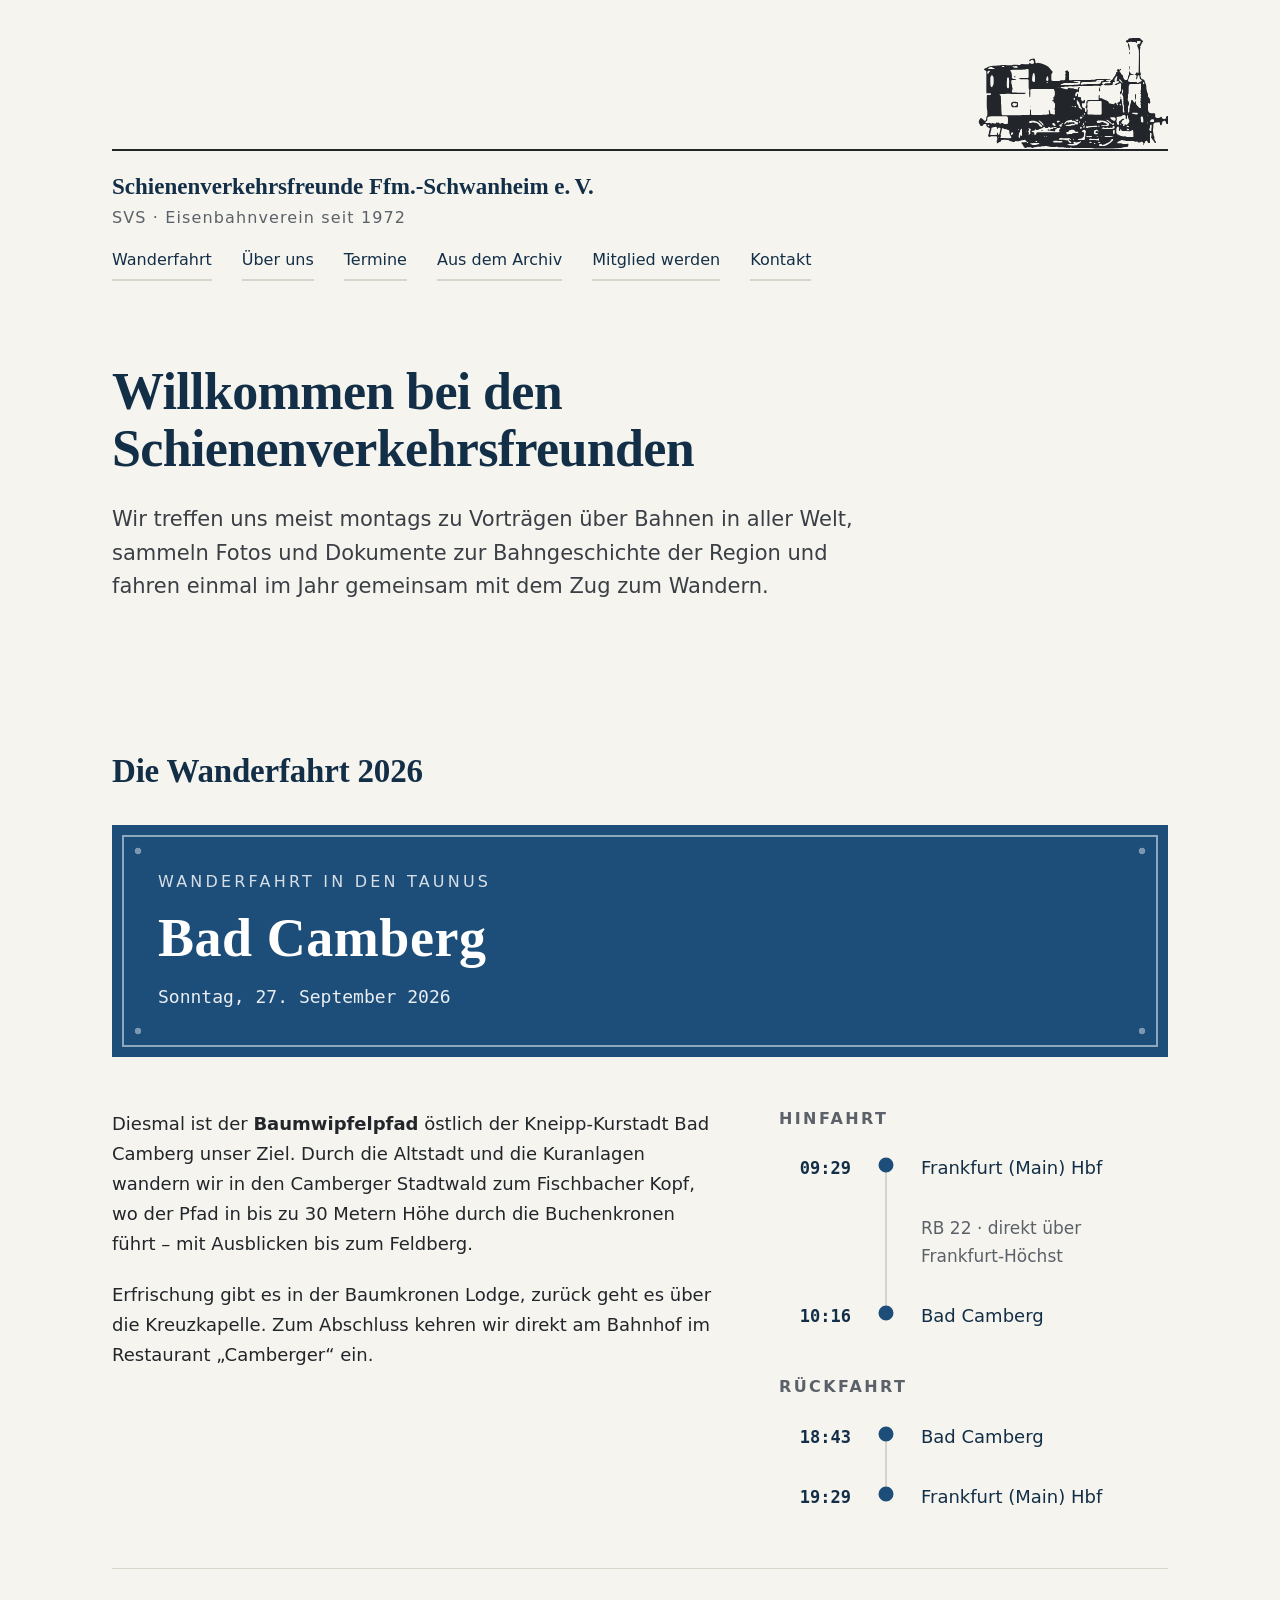
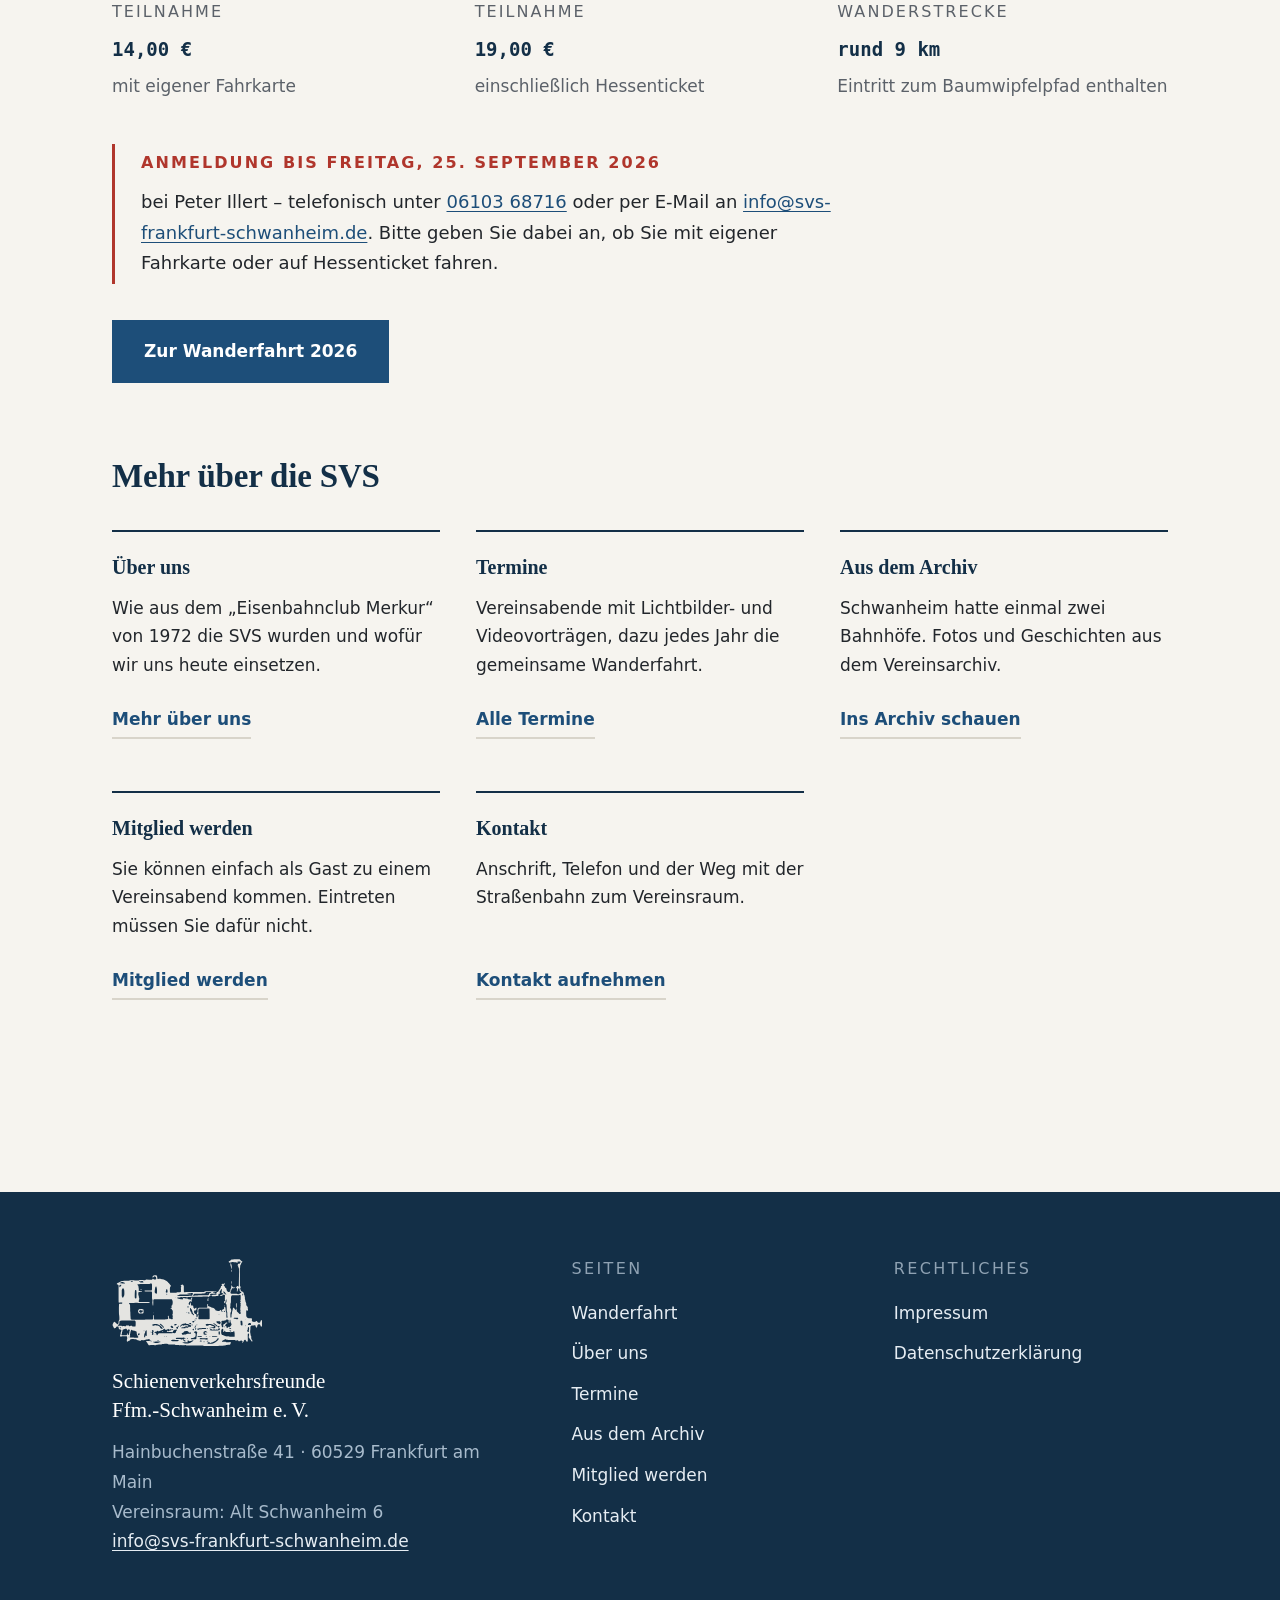
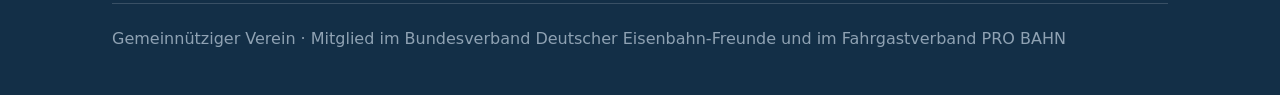
==== commit 270ab312: "Startseite: Überschrift nennt den richtigen Vereinsnamen" ====
--- a/index.html
+++ b/index.html
@@ -9,7 +9,7 @@
 <meta property="og:type" content="website">
 <meta property="og:site_name" content="Schienenverkehrsfreunde Ffm.-Schwanheim e. V. (SVS)">
 <meta property="og:locale" content="de_DE">
-<meta property="og:title" content="Eisenbahnfreunde in Frankfurt-Schwanheim">
+<meta property="og:title" content="Schienenverkehrsfreunde Ffm.-Schwanheim e. V.">
 <meta property="og:description" content="Die SVS pflegen seit 1972 die Geschichte des Schienenverkehrs in Frankfurt-Schwanheim: mit Vorträgen, Vereinsabenden und einer jährlichen Wanderfahrt.">
 <meta property="og:url" content="https://www.svs-frankfurt-schwanheim.de/">
 <meta property="og:image" content="https://www.svs-frankfurt-schwanheim.de/bilder/vorschaubild.png">
@@ -17,7 +17,7 @@
 <meta property="og:image:height" content="630">
 <meta property="og:image:alt" content="Schienenverkehrsfreunde Ffm.-Schwanheim e. V. – Briefkopf mit Dampflokomotive">
 <meta name="twitter:card" content="summary_large_image">
-<meta name="twitter:title" content="Eisenbahnfreunde in Frankfurt-Schwanheim">
+<meta name="twitter:title" content="Schienenverkehrsfreunde Ffm.-Schwanheim e. V.">
 <meta name="twitter:description" content="Die SVS pflegen seit 1972 die Geschichte des Schienenverkehrs in Frankfurt-Schwanheim: mit Vorträgen, Vereinsabenden und einer jährlichen Wanderfahrt.">
 <meta name="twitter:image" content="https://www.svs-frankfurt-schwanheim.de/bilder/vorschaubild.png">
 <meta name="theme-color" content="#1d4e79">
@@ -60,7 +60,7 @@
 
   <div class="held">
     <div class="rahmen">
-      <h1>Eisenbahn&shy;freunde in Frankfurt-Schwanheim</h1>
+      <h1>Willkommen bei den Schienen&shy;verkehrs&shy;freunden</h1>
       <p class="satz">Wir treffen uns meist montags zu Vorträgen über Bahnen in aller Welt,
         sammeln Fotos und Dokumente zur Bahngeschichte der Region und fahren einmal im Jahr
         gemeinsam mit dem Zug zum Wandern.</p>
--- a/style.css
+++ b/style.css
@@ -106,7 +106,7 @@
 h3{font-size:20px;line-height:1.3}
 
 .held{padding:82px 0 74px}
-.held h1{margin-bottom:26px;max-width:24ch}
+.held h1{margin-bottom:26px;max-width:26ch}
 .held .satz{max-width:56ch;font-size:21px;line-height:1.6;color:#3a3f46}
 
 .seitenkopf{padding:64px 0 0}
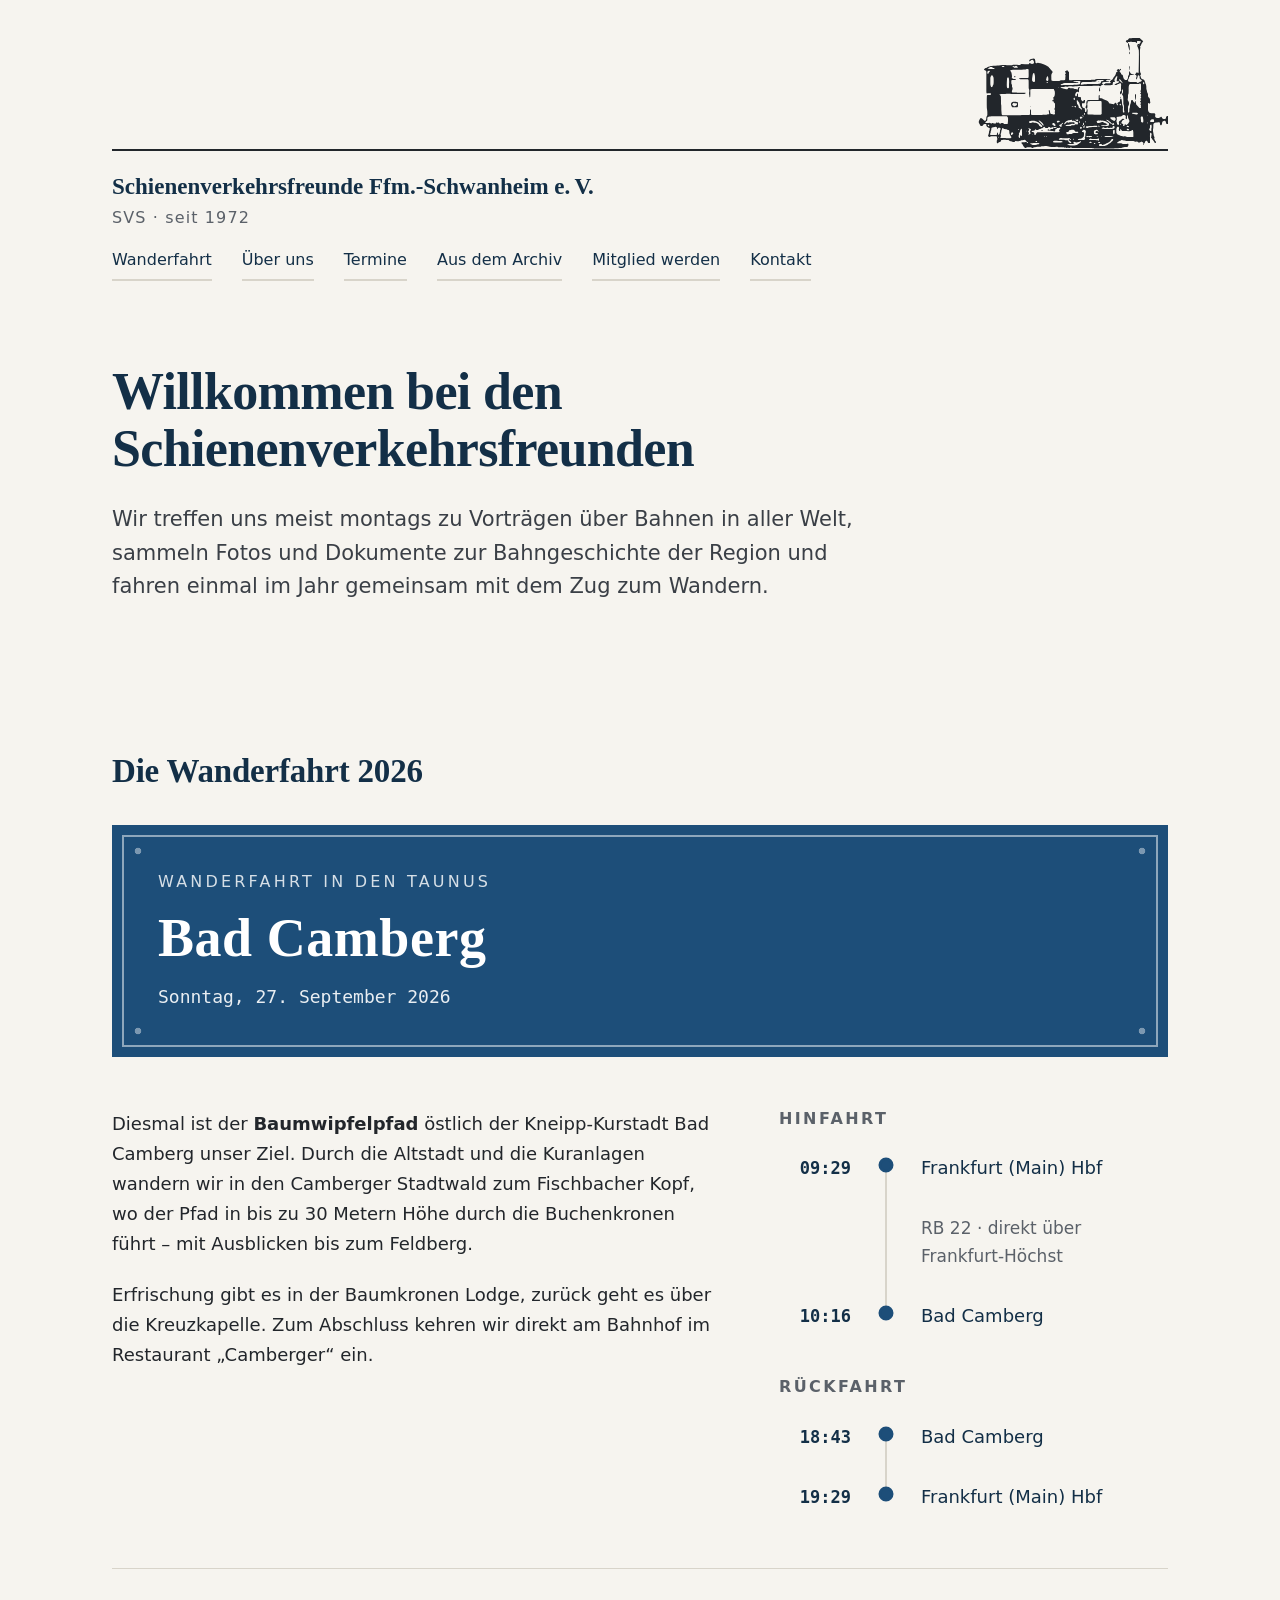
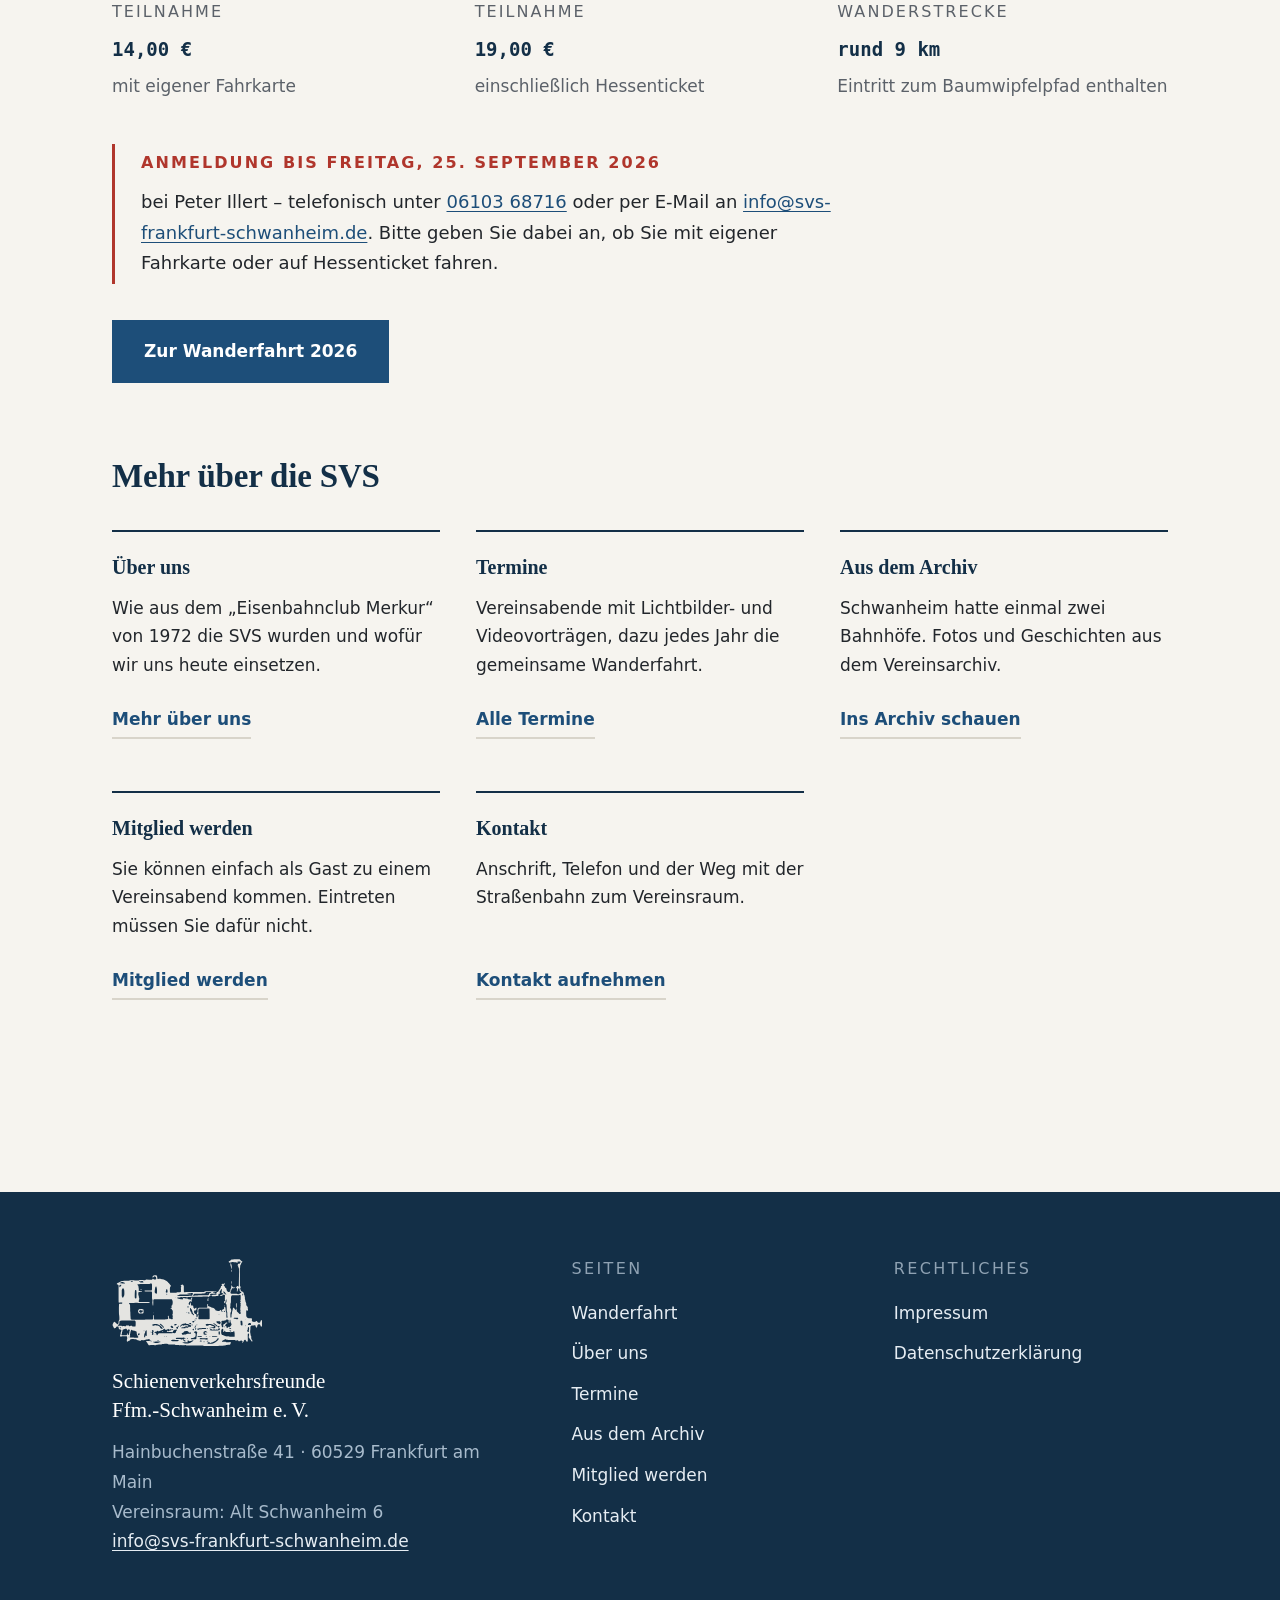
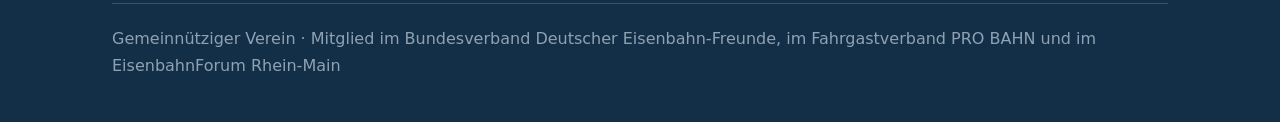
==== commit 499f8031: "Kopfzeile ohne Gattungswort, EisenbahnForum im Fußbereich, zeitlose Formulierungen „SVS · seit 1972“" ====
--- a/index.html
+++ b/index.html
@@ -43,7 +43,7 @@
 <header>
   <div class="rahmen kopfzeile">
     <a class="wortmarke" href="index.html">Schienenverkehrsfreunde Ffm.-Schwanheim e.&thinsp;V.
-      <span>SVS · Eisenbahnverein seit 1972</span>
+      <span>SVS · seit 1972</span>
     </a>
     <nav class="haupt" aria-label="Hauptnavigation">
         <a href="wanderfahrt.html">Wanderfahrt</a>
@@ -236,7 +236,7 @@
     </div>
 
     <p class="unten">Gemeinnütziger Verein · Mitglied im Bundesverband Deutscher
-      Eisenbahn-Freunde und im Fahrgastverband PRO&nbsp;BAHN</p>
+      Eisenbahn-Freunde, im Fahrgastverband PRO&nbsp;BAHN und im EisenbahnForum Rhein-Main</p>
   </div>
 </footer>
 
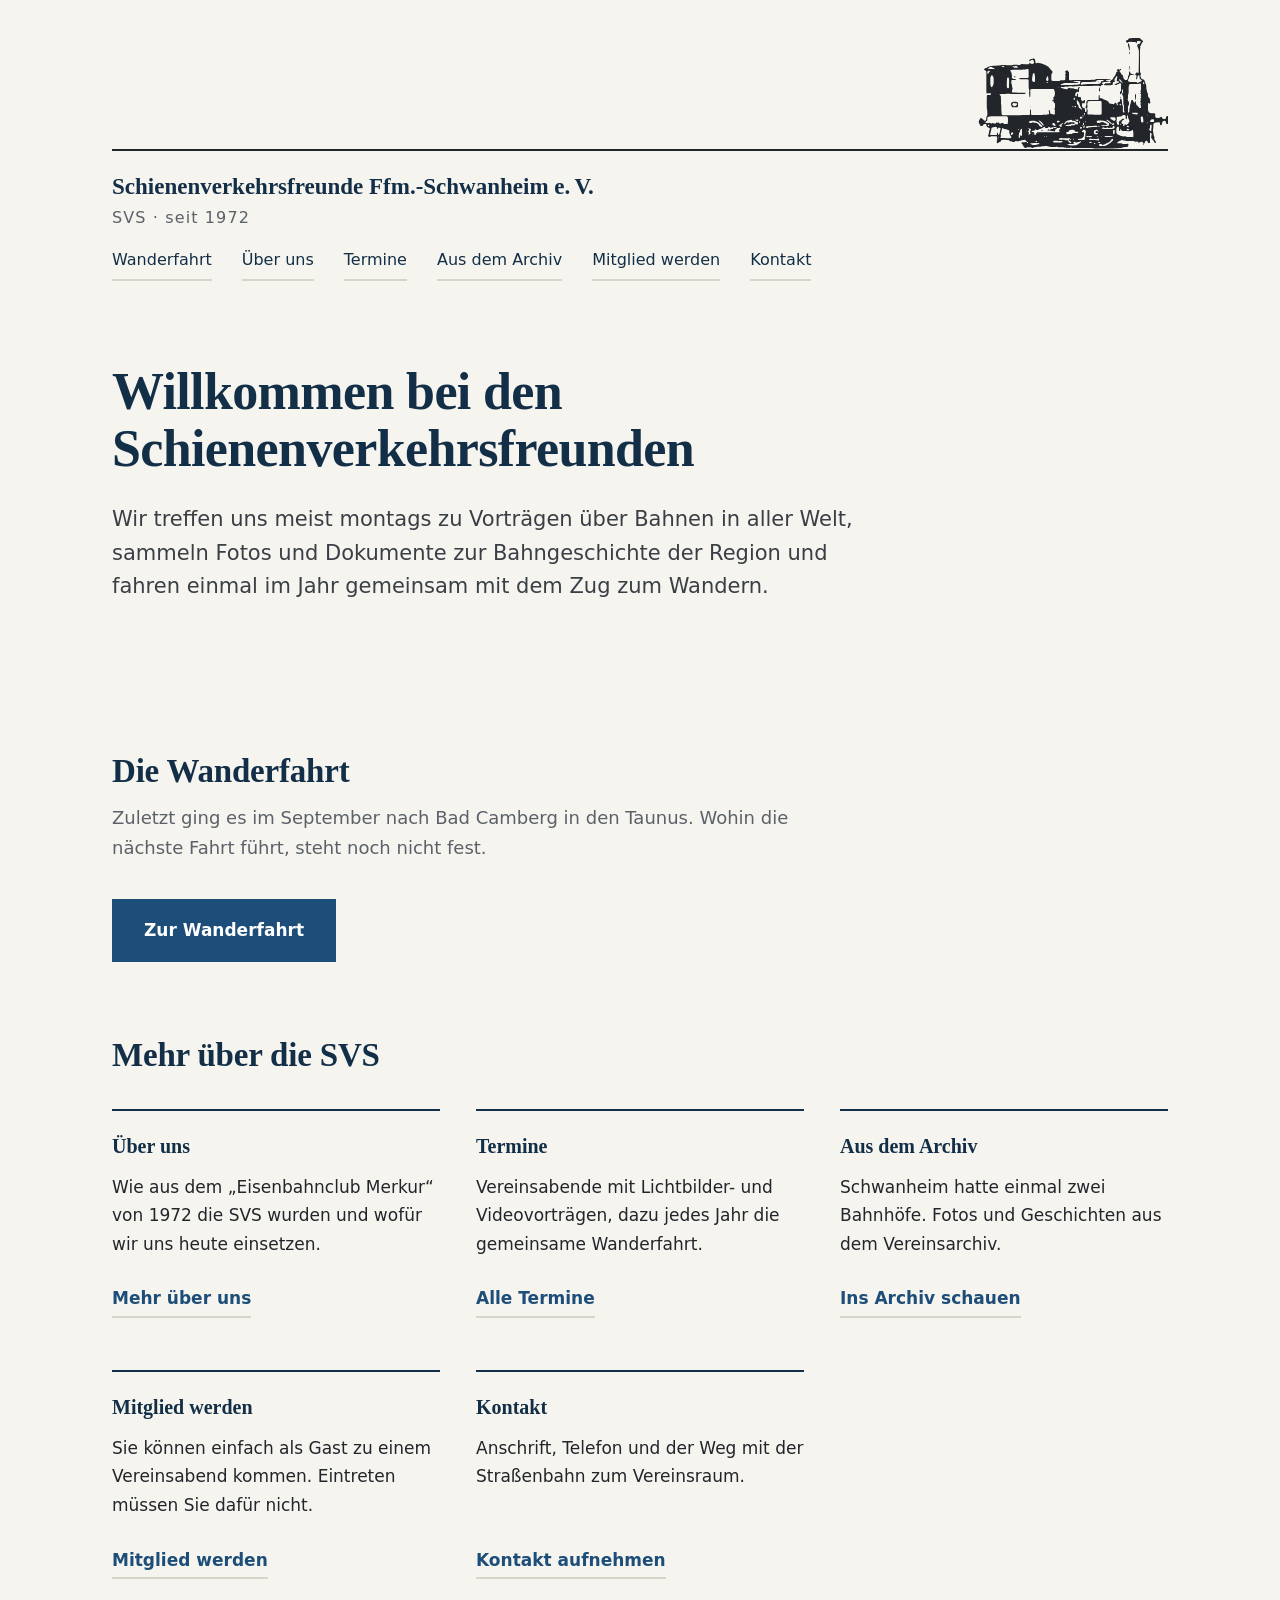
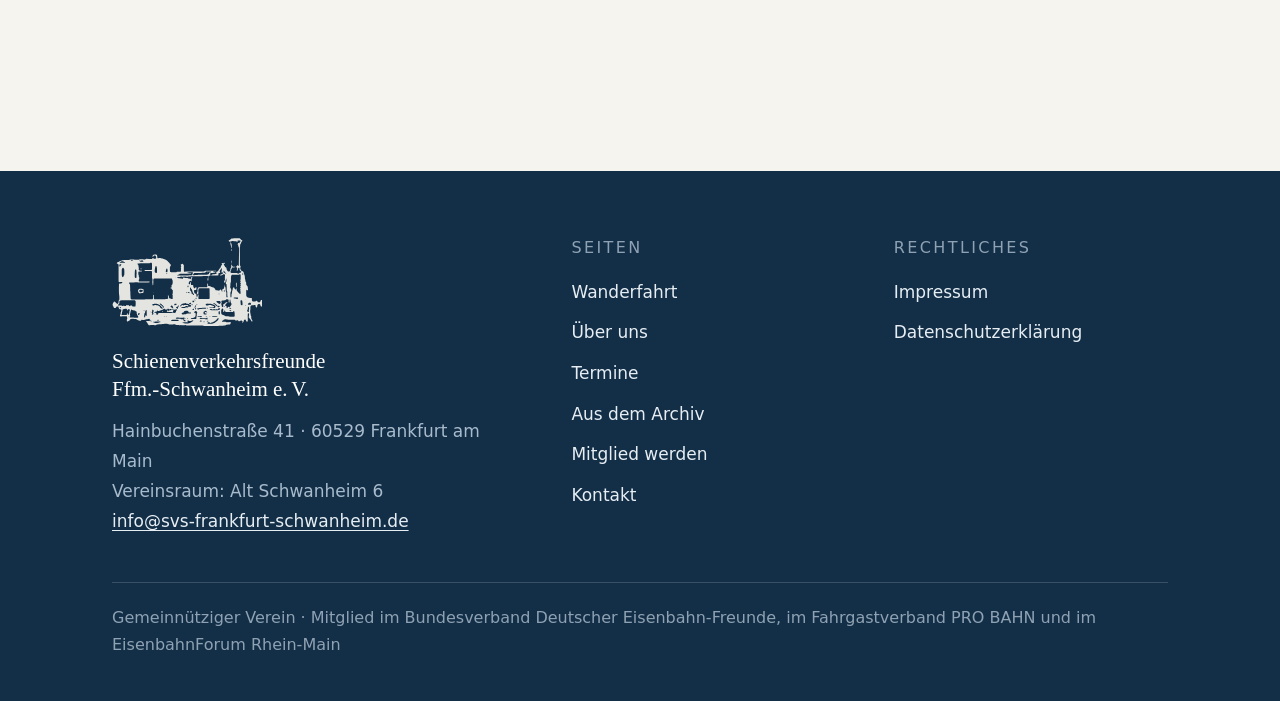
==== commit a42428b5: "Nach der Wanderfahrt: Rückblick Bad Camberg, neues Bahnfoto im Archiv Vergangene Termine entfernt, d" ====
--- a/index.html
+++ b/index.html
@@ -70,91 +70,13 @@
   <section class="abschnitt">
     <div class="rahmen">
       <div class="abschnittkopf">
-        <h2>Die Wanderfahrt 2026</h2>
-      </div>
-
-      <div class="schild">
-        <p class="richtung">Wanderfahrt in den Taunus</p>
-        <p class="ort">Bad Camberg</p>
-        <p class="wann">Sonntag, 27. September 2026</p>
-      </div>
-
-      <div class="zweispalt">
-        <div class="prosa">
-        <p>Diesmal ist der <strong>Baumwipfelpfad</strong> östlich der Kneipp-Kurstadt
-          Bad Camberg unser Ziel. Durch die Altstadt und die Kuranlagen wandern wir in den
-          Camberger Stadtwald zum Fischbacher Kopf, wo der Pfad in bis zu 30&nbsp;Metern Höhe
-          durch die Buchenkronen führt – mit Ausblicken bis zum Feldberg.</p>
-        <p>Erfrischung gibt es in der Baumkronen Lodge, zurück geht es über die Kreuzkapelle.
-          Zum Abschluss kehren wir direkt am Bahnhof im Restaurant „Camberger“ ein.</p>
-        </div>
-        <div>
-      <div class="fahrtabschnitt">
-        <h3>Hinfahrt</h3>
-        <ol class="streckenband">
-          <li class="halt ende">
-            <span class="zeit">09:29</span>
-            <span class="spur"><span class="knoten"></span></span>
-            <span class="ort">Frankfurt (Main) Hbf</span>
-          </li>
-          <li class="zwischenhalt">
-            <span class="zeit"></span>
-            <span class="spur"></span>
-            <span class="ort">RB 22 · direkt über Frankfurt-Höchst</span>
-          </li>
-          <li class="halt ende">
-            <span class="zeit">10:16</span>
-            <span class="spur"><span class="knoten"></span></span>
-            <span class="ort">Bad Camberg</span>
-          </li>
-        </ol>
-      </div>
-
-      <div class="fahrtabschnitt">
-        <h3>Rückfahrt</h3>
-        <ol class="streckenband">
-          <li class="halt ende">
-            <span class="zeit">18:43</span>
-            <span class="spur"><span class="knoten"></span></span>
-            <span class="ort">Bad Camberg</span>
-          </li>
-          <li class="halt ende">
-            <span class="zeit">19:29</span>
-            <span class="spur"><span class="knoten"></span></span>
-            <span class="ort">Frankfurt (Main) Hbf</span>
-          </li>
-        </ol>
-      </div>
-        </div>
-      </div>
-
-      <div class="angaben">
-        <div class="posten">
-          <p class="bezeichnung">Teilnahme</p>
-          <p class="wert">14,00 €</p>
-          <p class="zusatz">mit eigener Fahrkarte</p>
-        </div>
-        <div class="posten">
-          <p class="bezeichnung">Teilnahme</p>
-          <p class="wert">19,00 €</p>
-          <p class="zusatz">einschließlich Hessenticket</p>
-        </div>
-        <div class="posten">
-          <p class="bezeichnung">Wanderstrecke</p>
-          <p class="wert">rund 9 km</p>
-          <p class="zusatz">Eintritt zum Baumwipfelpfad enthalten</p>
-        </div>
-      </div>
-
-      <div class="anmeldung">
-        <p class="frist">Anmeldung bis Freitag, 25. September 2026</p>
-        <p>bei Peter Illert – telefonisch unter <a href="tel:+49610368716">06103&nbsp;68716</a>
-          oder per E-Mail an <a href="mailto:info@svs-frankfurt-schwanheim.de">info@svs-frankfurt-schwanheim.de</a>.
-          Bitte geben Sie dabei an, ob Sie mit eigener Fahrkarte oder auf Hessenticket fahren.</p>
+        <h2>Die Wanderfahrt</h2>
+        <p class="satz">Zuletzt ging es im September nach Bad Camberg in den Taunus. Wohin
+          die nächste Fahrt führt, steht noch nicht fest.</p>
       </div>
 
       <div class="aktionen">
-        <a class="knopf blau" href="wanderfahrt.html">Zur Wanderfahrt 2026</a>
+        <a class="knopf blau" href="wanderfahrt.html">Zur Wanderfahrt</a>
       </div>
     </div>
   </section>
--- a/style.css
+++ b/style.css
@@ -270,6 +270,12 @@
 .tafel .verweis a{text-decoration:none;border-bottom:2px solid var(--linie);padding-bottom:2px}
 .tafel .verweis a:hover{border-bottom-color:var(--emaille)}
 .nachsatz{margin-top:28px;font-size:17px;color:var(--dampfgrau);max-width:70ch}
+/* Ohne Termine verschwindet die Tafel samt Kopfzeile, und der Hinweis auf das
+   nächste Programm erscheint. So hinterlässt das Löschen des letzten Termins
+   keine leere Tabelle. Browser ohne :has() zeigen einfach beides. */
+.tafel:not(:has(.reihe)){display:none}
+.leer{font-size:19px;color:var(--tinte);padding-top:22px;border-top:2px solid var(--nacht)}
+.tafel:has(.reihe) ~ .leer{display:none}
 
 /* Platzhalter für noch fehlende Angaben */
 .platzhalter{
@@ -324,6 +330,9 @@
    Gestaltung aus Linien fällt das sofort auf. */
 .bildpaar{display:grid;grid-template-columns:1fr 1fr;gap:40px;align-items:start}
 .bildpaar figure.bild img{aspect-ratio:3/2;object-fit:cover}
+/* Zwei Bilder im Breitformat: beide Vorlagen sind 16:9, der 3:2-Zuschnitt würde
+   Motive am Bildrand abschneiden (der Zug auf der Deutschherrnbrücke). */
+.bildpaar.breitbild figure.bild img{aspect-ratio:16/9}
 
 /* Beitrag über die volle Satzbreite: erst der Text, darunter die Bilder.
    Für Beiträge mit zwei Bildern – nebeneinander wirken sie als Gegenüberstellung,
@@ -344,12 +353,12 @@
    Zäsur wie die Beiträge untereinander – sonst kleben sie an der
    Bildunterschrift und sehen aus, als gehörten sie zum Bild. */
 .bildstueck + .aktionen,
-figure.bild.abschluss + .aktionen{
+.abschluss + .aktionen{
   margin-top:64px;border-top:1px solid var(--linie);padding-top:44px;
 }
-/* Abschlussbild am Fuß der Seite: die kräftige Linie über dem Bild trennt
-   bereits, deshalb hier nur Abstand und keine zusätzliche Haarlinie. */
-figure.bild.abschluss{margin-top:72px}
+/* Abschlussbild oder -bildpaar am Fuß der Seite: die kräftige Linie über dem
+   Bild trennt bereits, deshalb hier nur Abstand und keine zusätzliche Haarlinie. */
+.abschluss{margin-top:72px}
 .bildstueck .prosa h2{margin-bottom:18px}
 
 /* ------------------------------------------------------------------
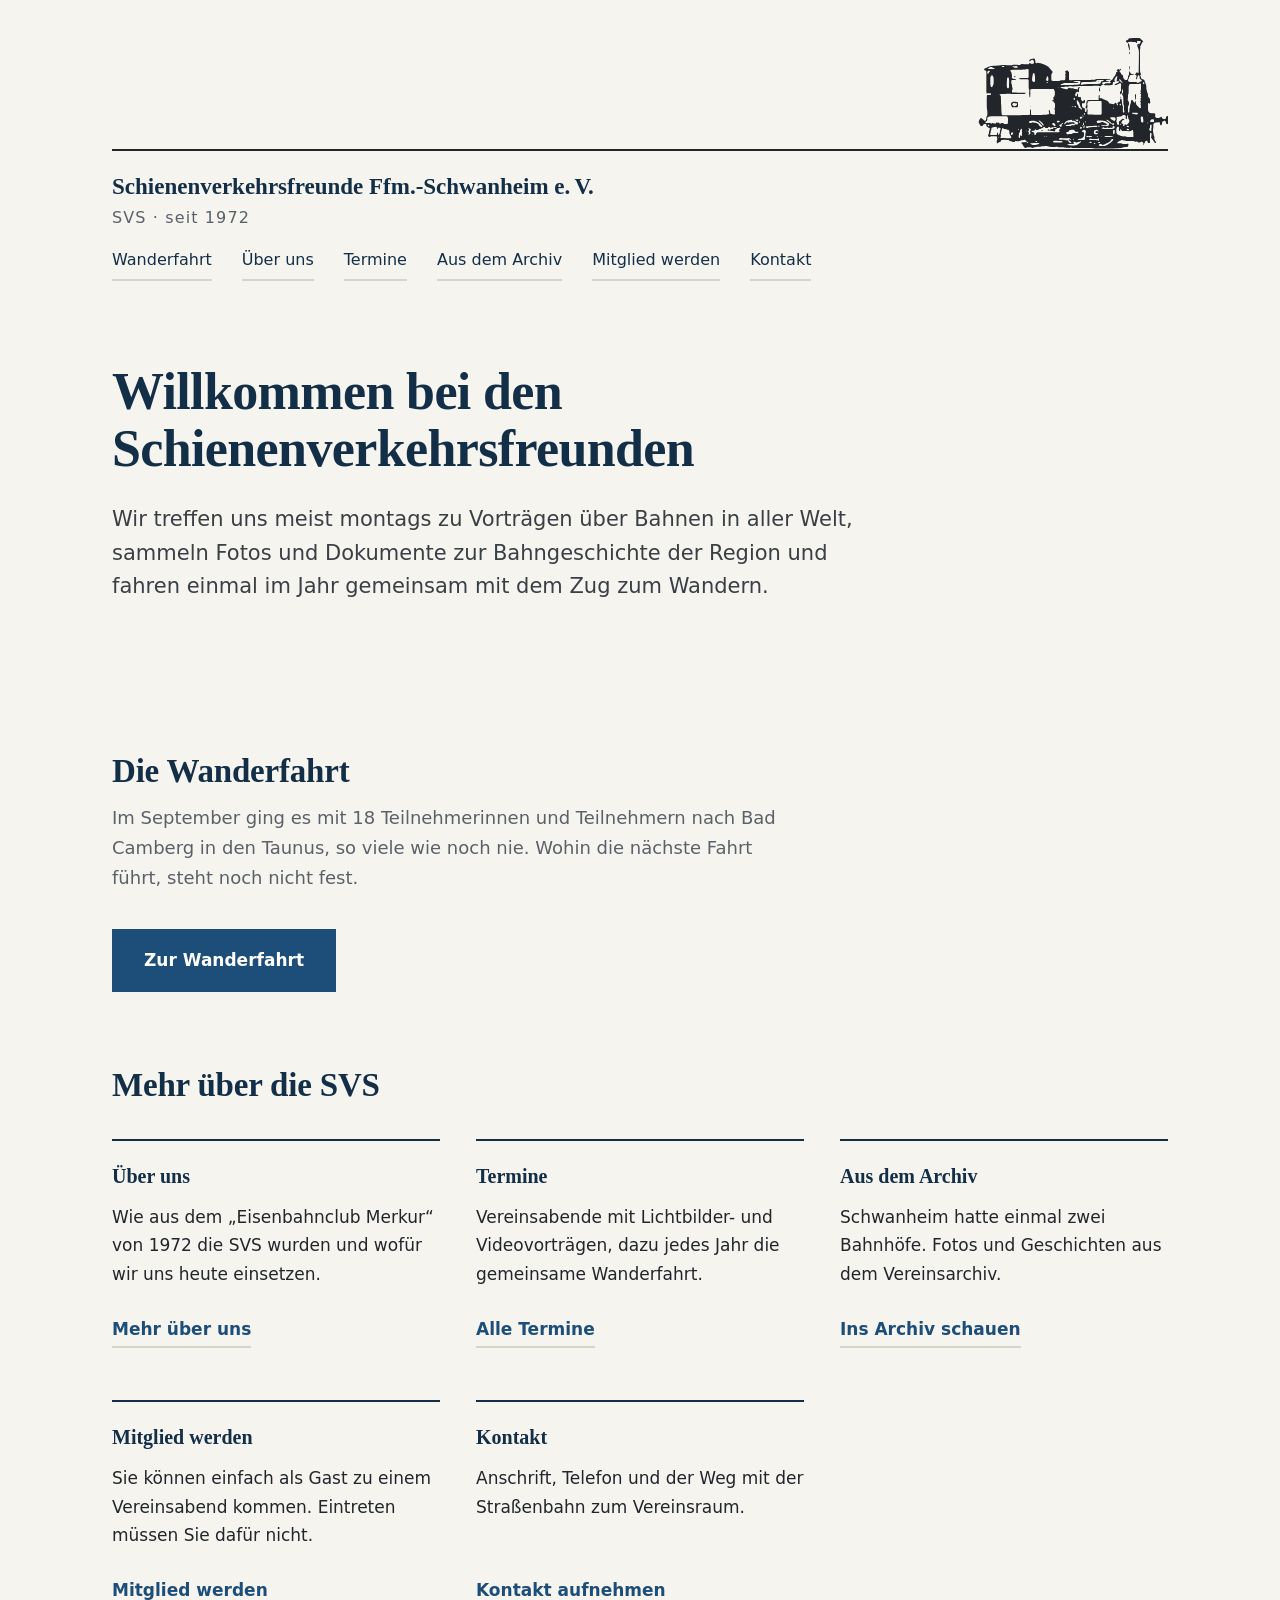
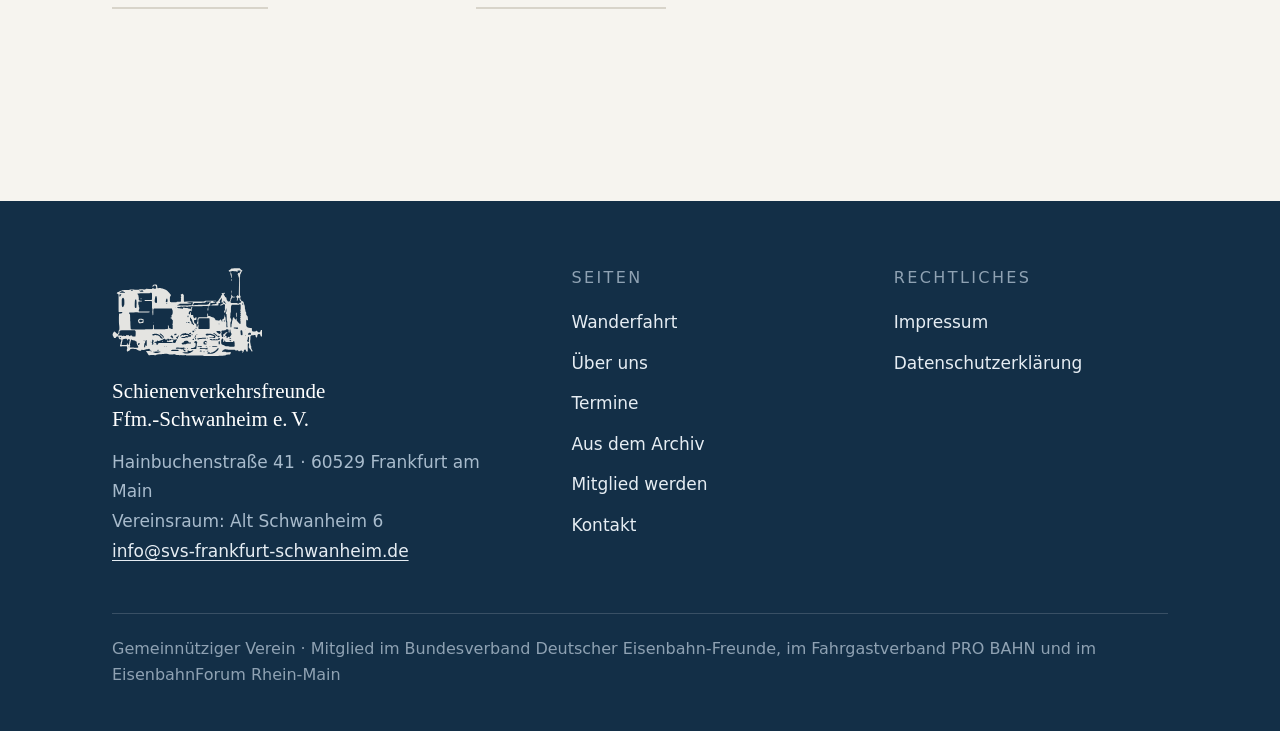
==== commit c70d6efb: "Wanderfahrt-Rückblick Bad Camberg und Termine bis November Peters Bericht und fünf Fotos von Peter I" ====
--- a/index.html
+++ b/index.html
@@ -71,8 +71,9 @@
     <div class="rahmen">
       <div class="abschnittkopf">
         <h2>Die Wanderfahrt</h2>
-        <p class="satz">Zuletzt ging es im September nach Bad Camberg in den Taunus. Wohin
-          die nächste Fahrt führt, steht noch nicht fest.</p>
+        <p class="satz">Im September ging es mit 18 Teilnehmerinnen und Teilnehmern nach Bad
+          Camberg in den Taunus, so viele wie noch nie. Wohin die nächste Fahrt führt, steht
+          noch nicht fest.</p>
       </div>
 
       <div class="aktionen">
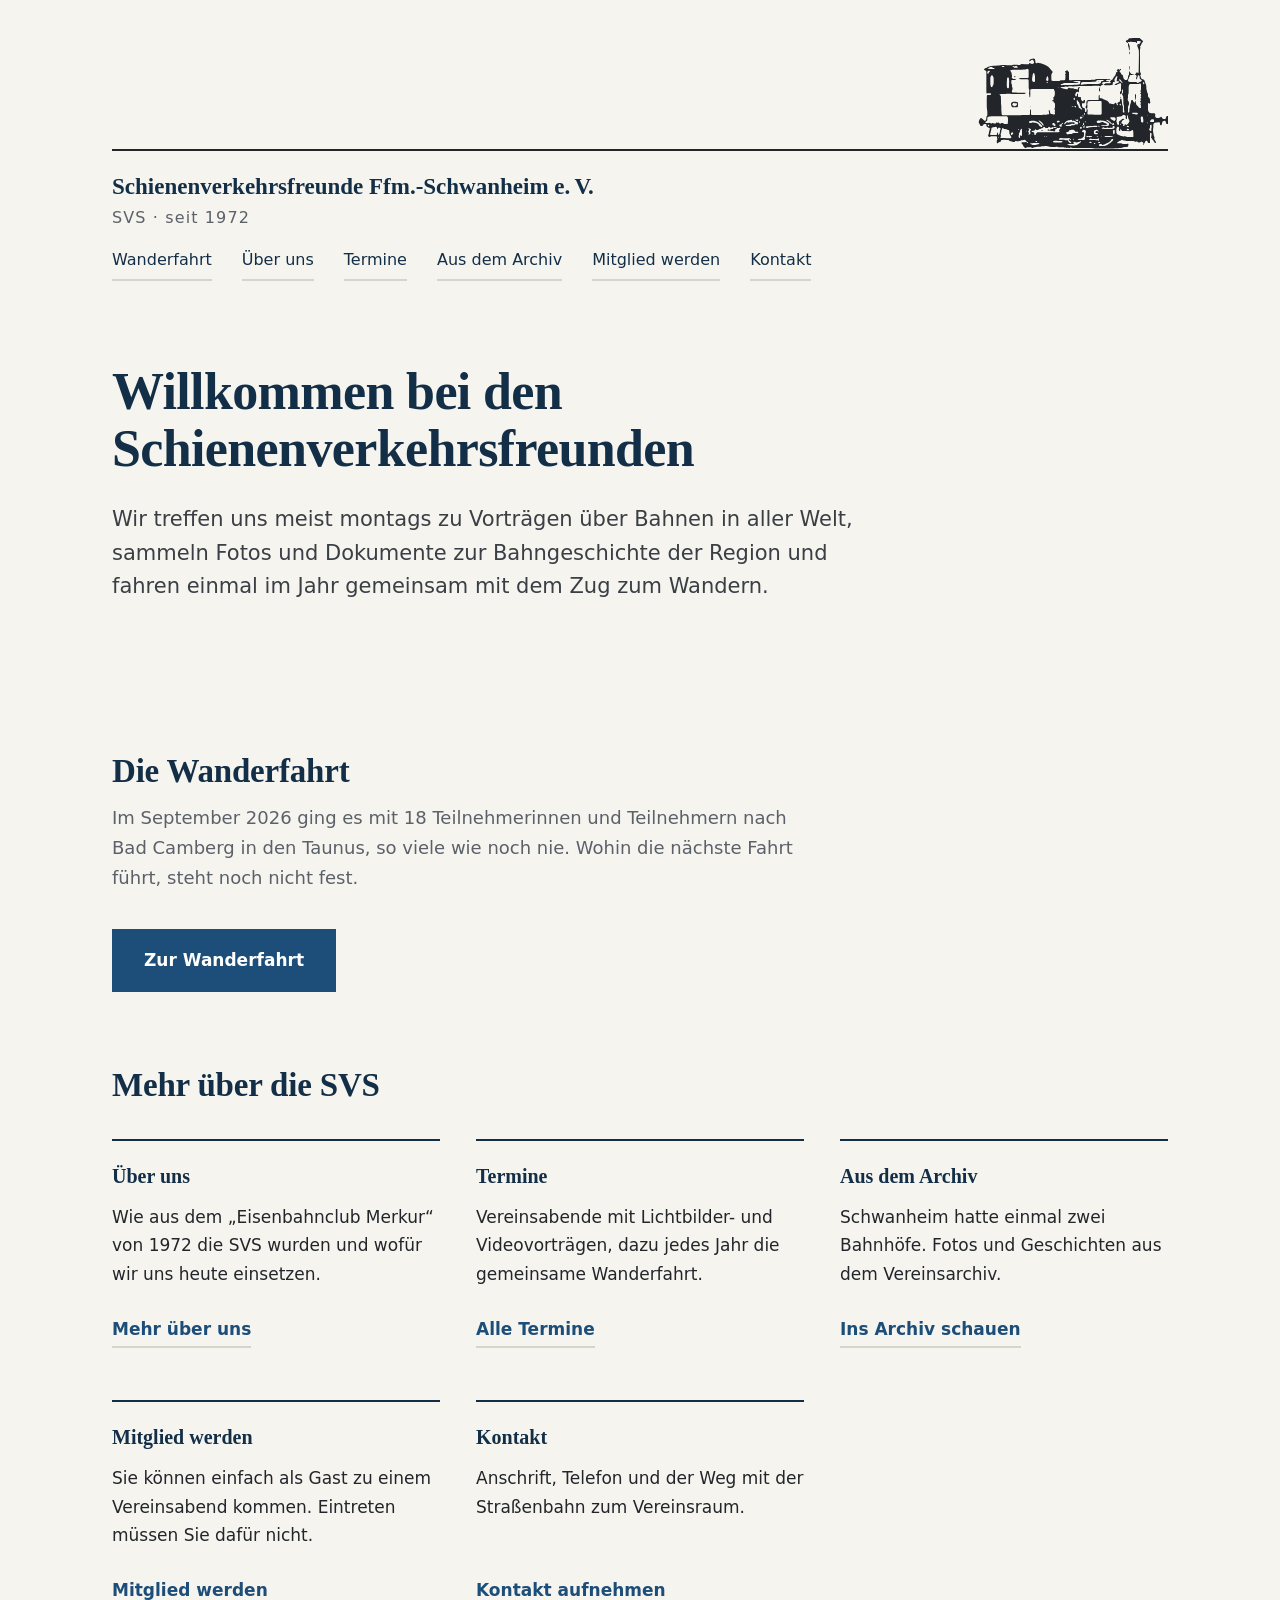
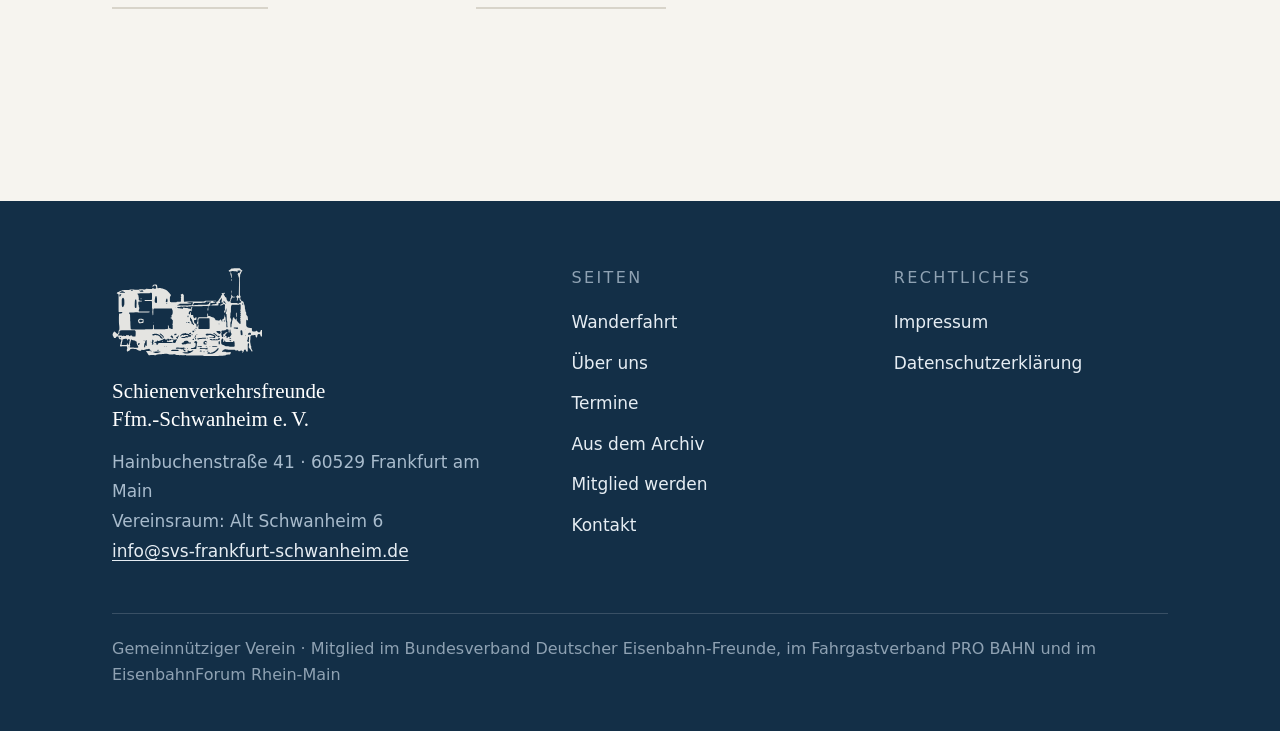
==== commit 6c754c5c: "Barrierefreiheit und Feinschliff: Briefkopf im Seitenkopf, Abschnitte ohne Überschrift als div, Term" ====
--- a/index.html
+++ b/index.html
@@ -20,6 +20,7 @@
 <meta name="twitter:title" content="Schienenverkehrsfreunde Ffm.-Schwanheim e. V.">
 <meta name="twitter:description" content="Die SVS pflegen seit 1972 die Geschichte des Schienenverkehrs in Frankfurt-Schwanheim: mit Vorträgen, Vereinsabenden und einer jährlichen Wanderfahrt.">
 <meta name="twitter:image" content="https://www.svs-frankfurt-schwanheim.de/bilder/vorschaubild.png">
+<meta name="twitter:image:alt" content="Schienenverkehrsfreunde Ffm.-Schwanheim e. V. – Briefkopf mit Dampflokomotive">
 <meta name="theme-color" content="#1d4e79">
 <link rel="icon" href="bilder/favicon.svg" type="image/svg+xml">
 <link rel="alternate icon" href="bilder/favicon-32.png" sizes="32x32">
@@ -30,6 +31,7 @@
 
 <a class="sprungmarke" href="#inhalt">Zum Inhalt springen</a>
 
+<header>
 <div class="briefkopf">
   <div class="rahmen">
     <div class="innen">
@@ -40,7 +42,6 @@
   </div>
 </div>
 
-<header>
   <div class="rahmen kopfzeile">
     <a class="wortmarke" href="index.html">Schienenverkehrsfreunde Ffm.-Schwanheim e.&thinsp;V.
       <span>SVS · seit 1972</span>
@@ -71,7 +72,7 @@
     <div class="rahmen">
       <div class="abschnittkopf">
         <h2>Die Wanderfahrt</h2>
-        <p class="satz">Im September ging es mit 18 Teilnehmerinnen und Teilnehmern nach Bad
+        <p class="satz">Im September 2026 ging es mit 18 Teilnehmerinnen und Teilnehmern nach Bad
           Camberg in den Taunus, so viele wie noch nie. Wohin die nächste Fahrt führt, steht
           noch nicht fest.</p>
       </div>
@@ -169,6 +170,7 @@
   "@type": "Organization",
   "name": "Schienenverkehrsfreunde Ffm.-Schwanheim e. V.",
   "alternateName": "SVS",
+  "foundingDate": "1972-04-06",
   "url": "https://www.svs-frankfurt-schwanheim.de/",
   "logo": "https://www.svs-frankfurt-schwanheim.de/bilder/logo.svg",
   "email": "info@svs-frankfurt-schwanheim.de",
--- a/style.css
+++ b/style.css
@@ -288,7 +288,7 @@
    ------------------------------------------------------------------ */
 
 .anrisse{
-  display:grid;grid-template-columns:repeat(auto-fit,minmax(260px,1fr));gap:44px 36px;
+  display:grid;grid-template-columns:repeat(auto-fit,minmax(min(260px,100%),1fr));gap:44px 36px;
 }
 .anriss{
   border-top:2px solid var(--nacht);padding:22px 0 8px;
@@ -407,7 +407,8 @@
    ------------------------------------------------------------------ */
 
 .kontaktfelder{
-  display:grid;grid-template-columns:repeat(auto-fit,minmax(260px,1fr));gap:0 44px;
+  /* min(…,100%): Bei 320 px Bildschirmbreite ist die Satzbreite nur 257 px, sonst 3 px Überstand */
+  display:grid;grid-template-columns:repeat(auto-fit,minmax(min(260px,100%),1fr));gap:0 44px;
 }
 .kontaktfeld{border-top:2px solid var(--nacht);padding:22px 0 0}
 .kontaktfeld h2{font-size:21px;margin-bottom:14px}
